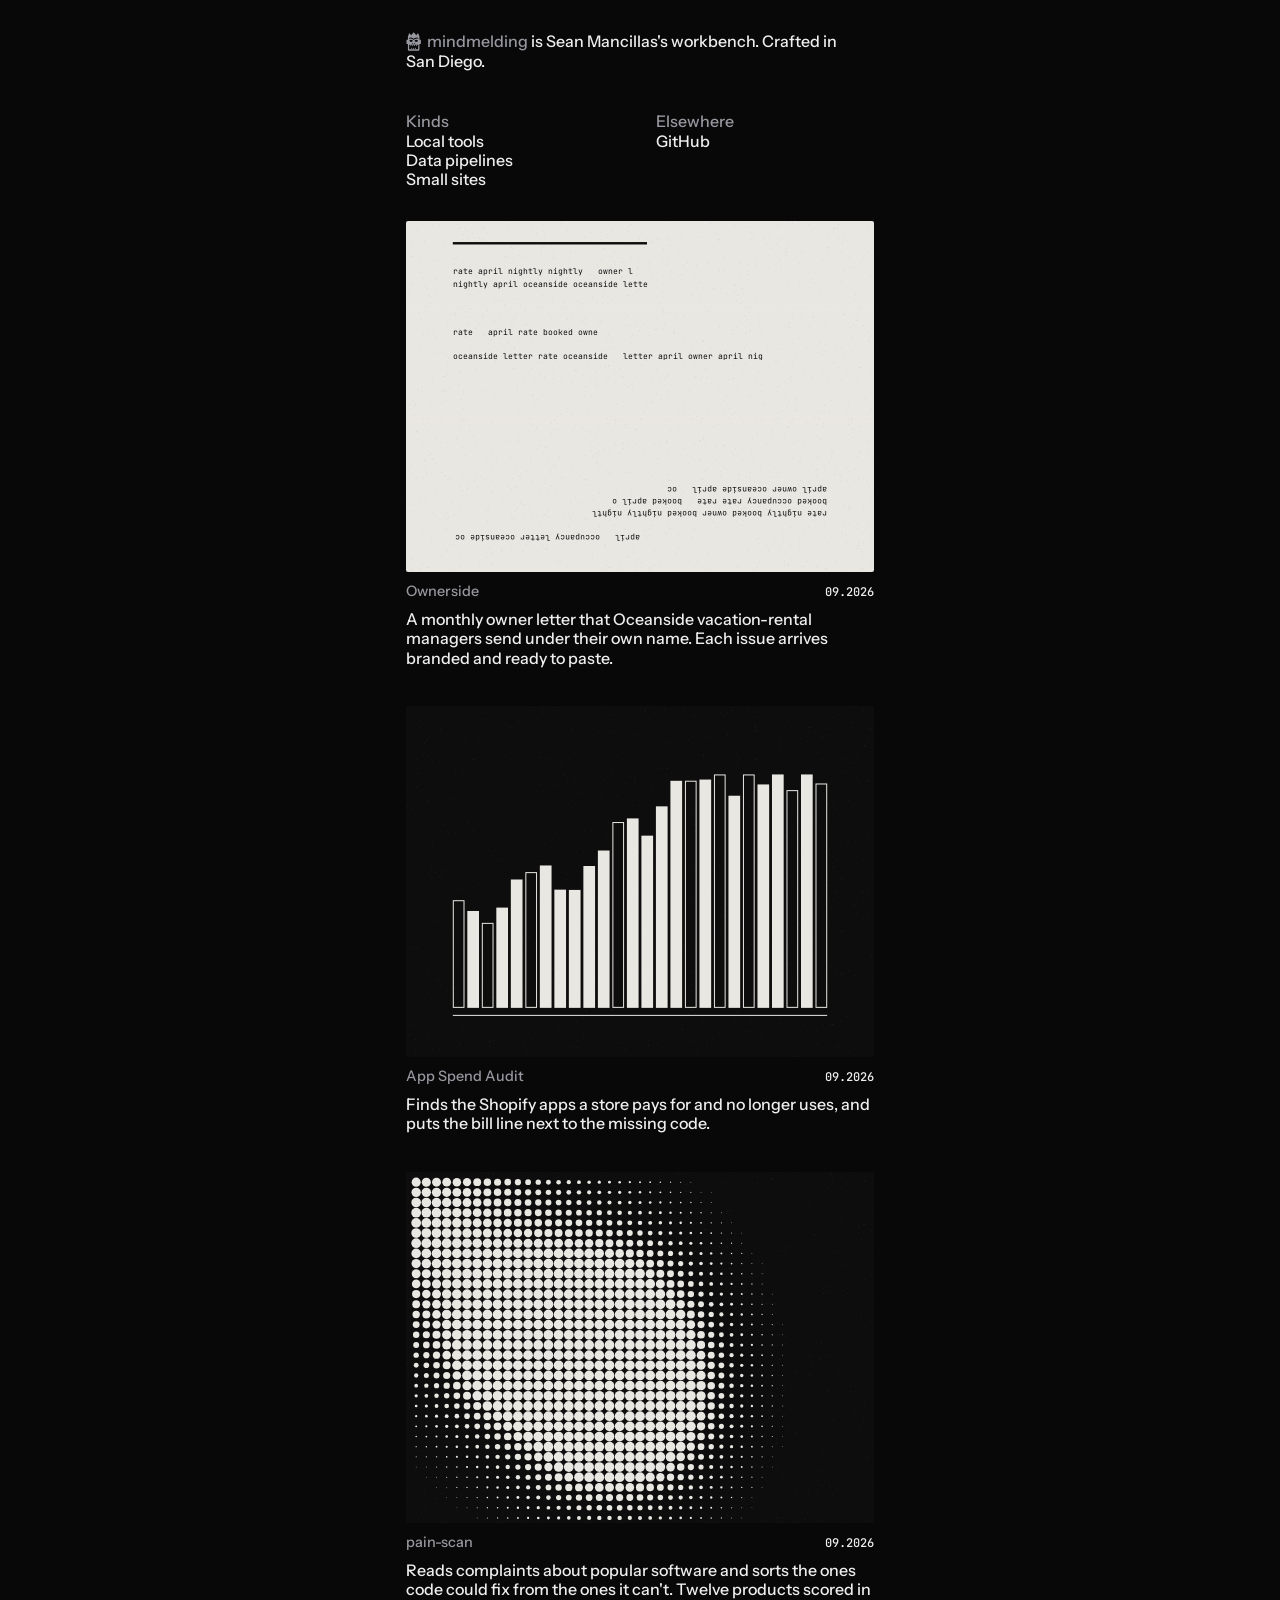
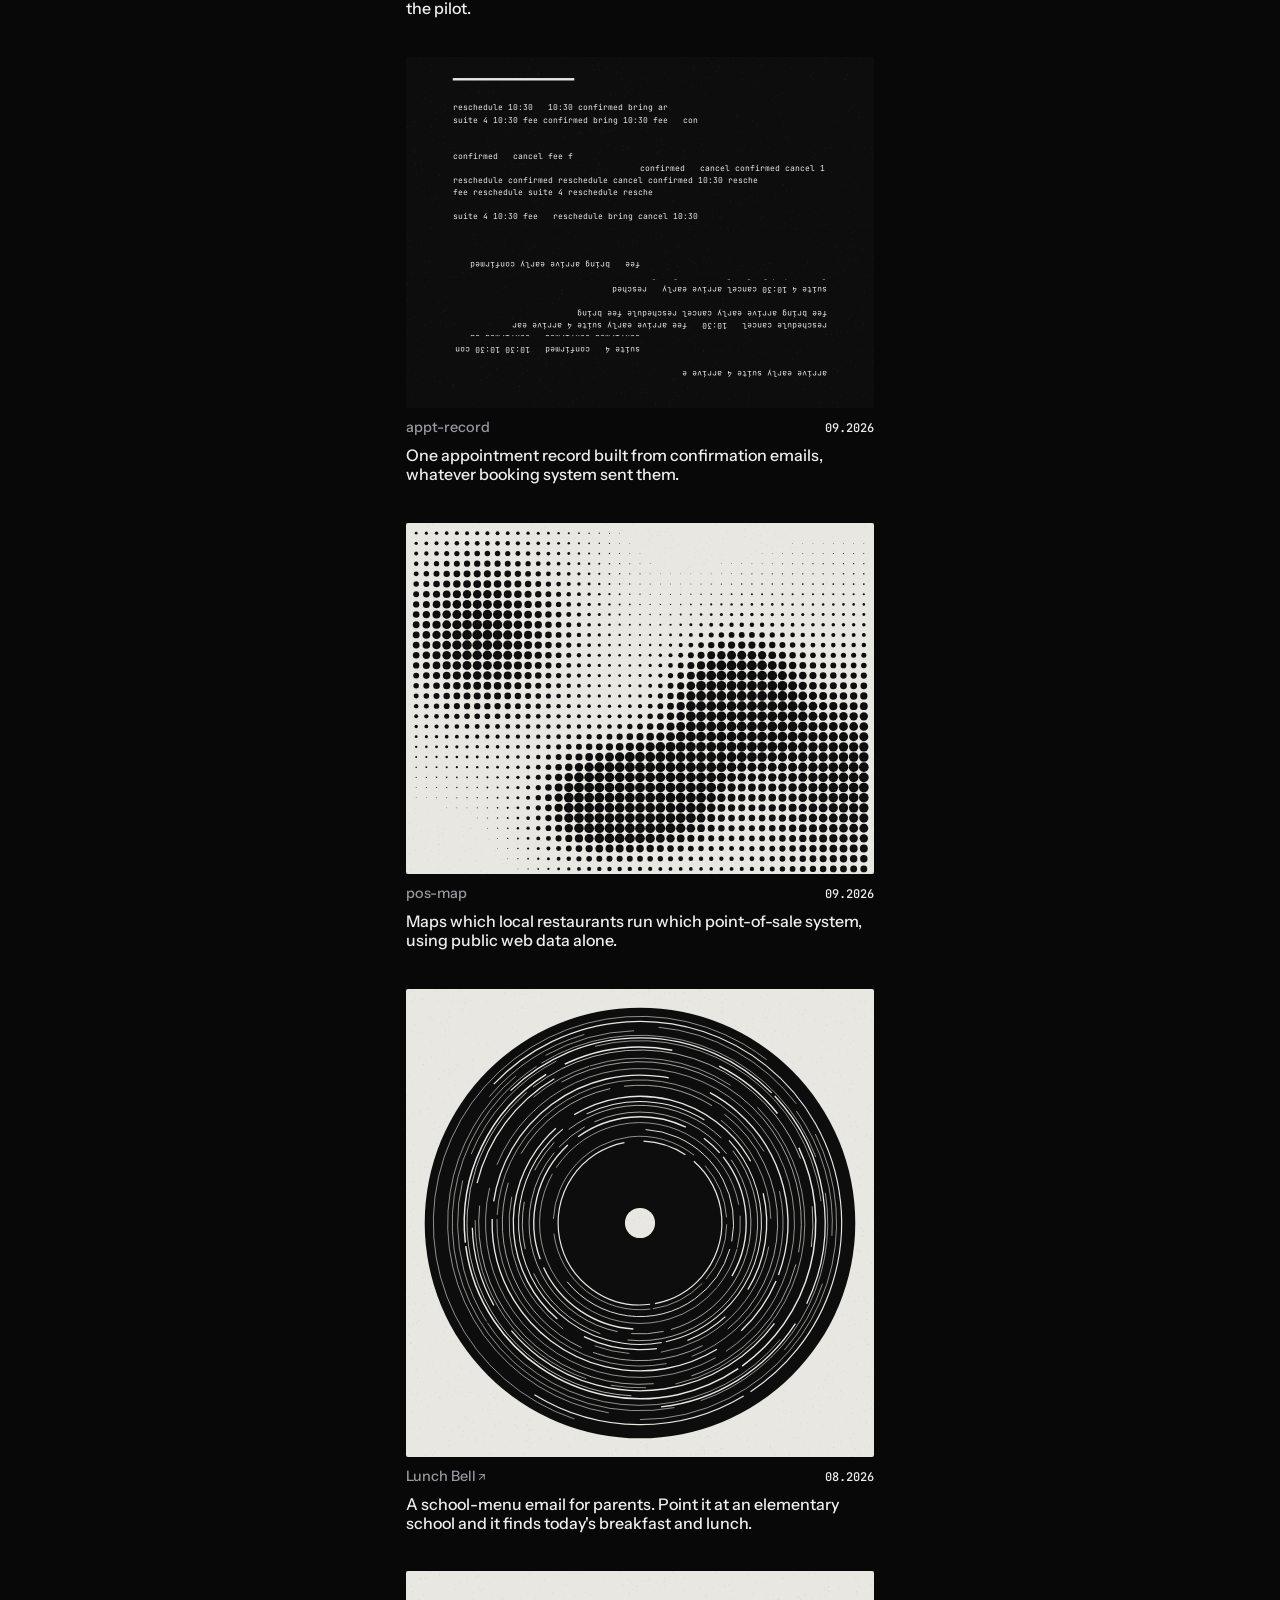
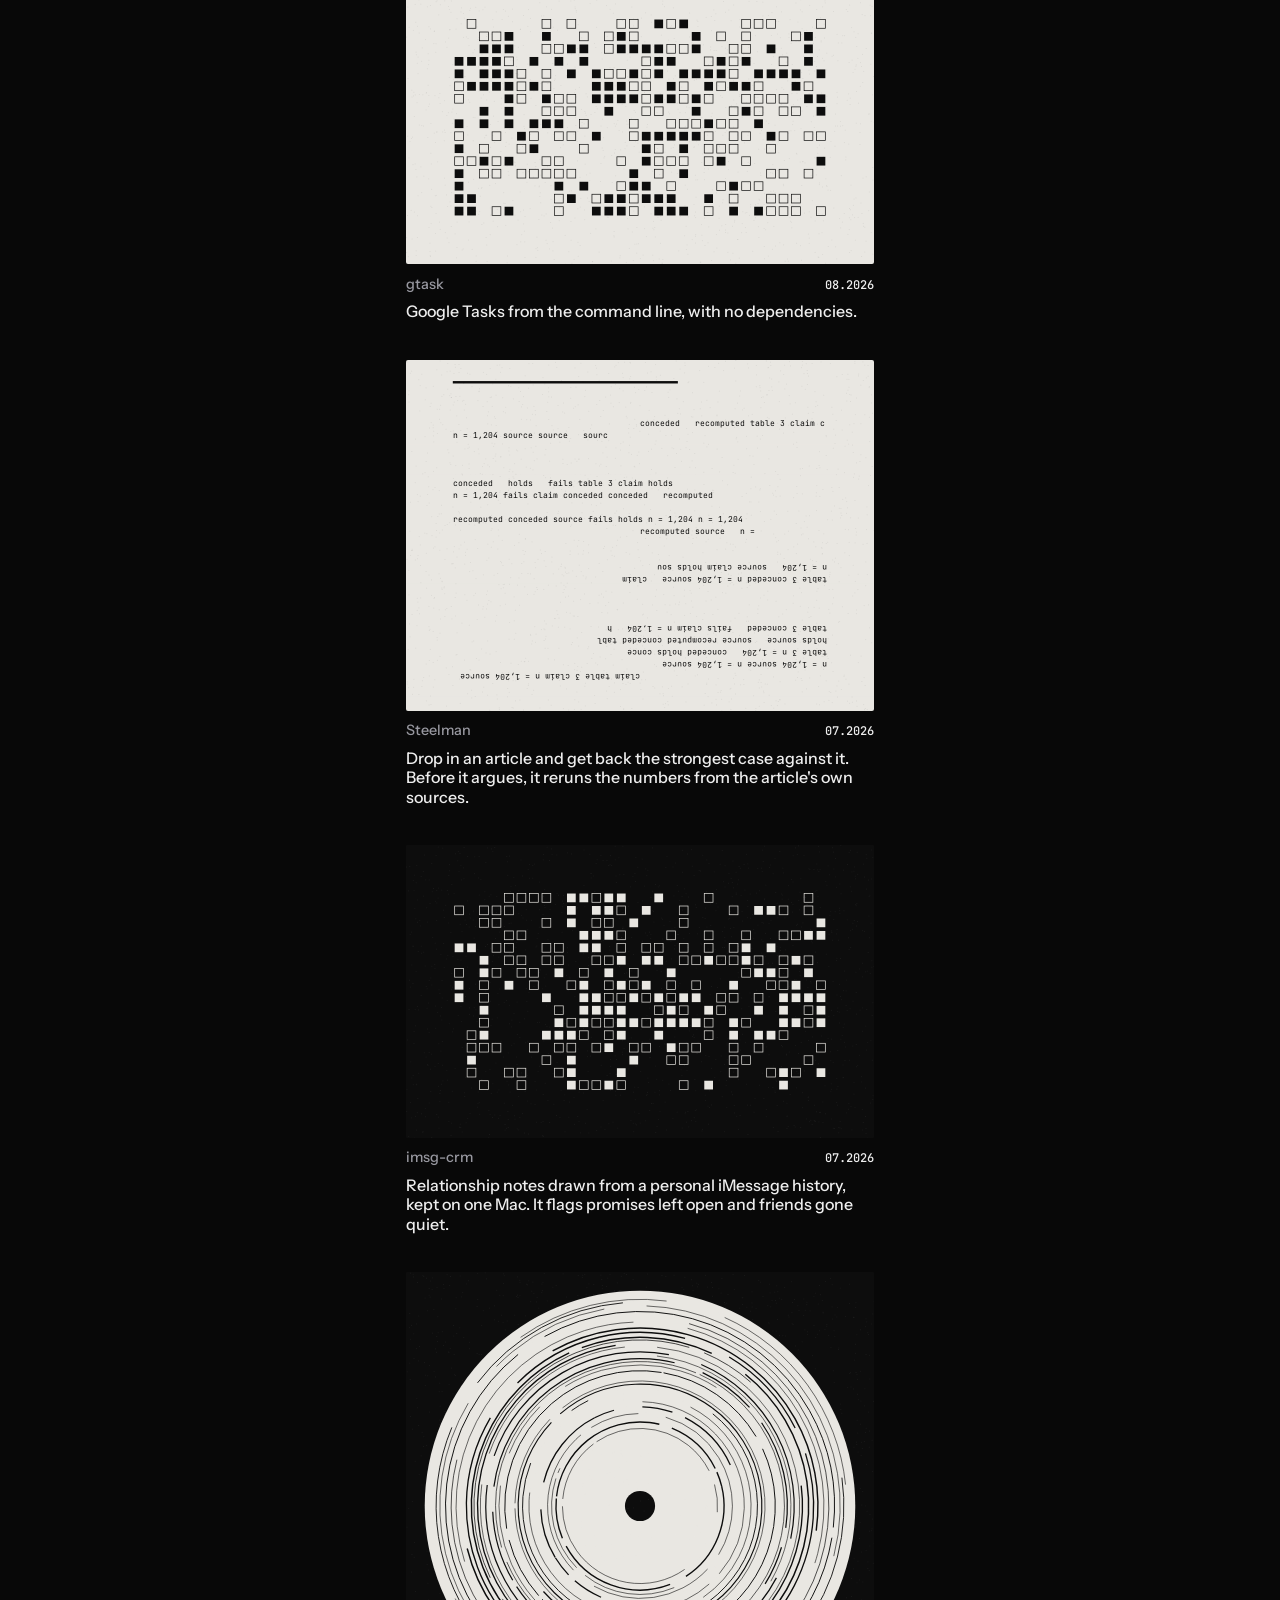
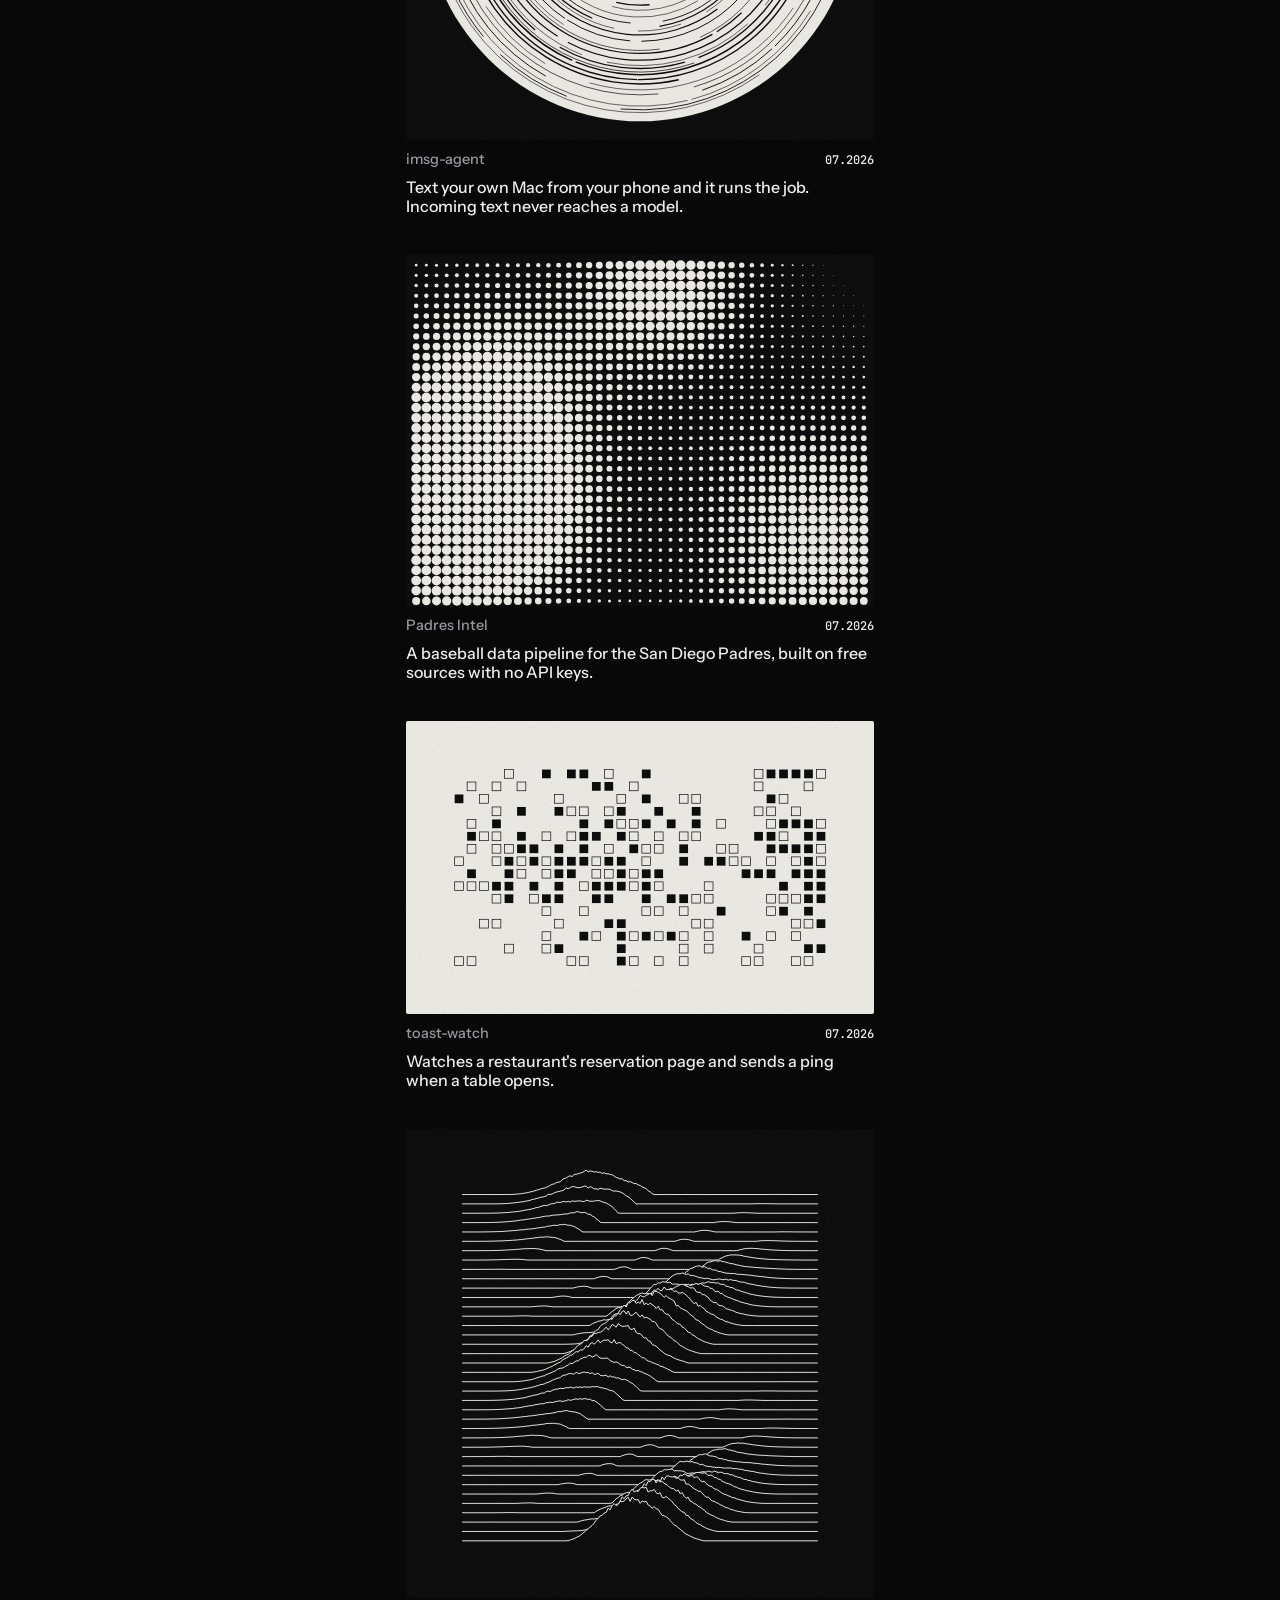
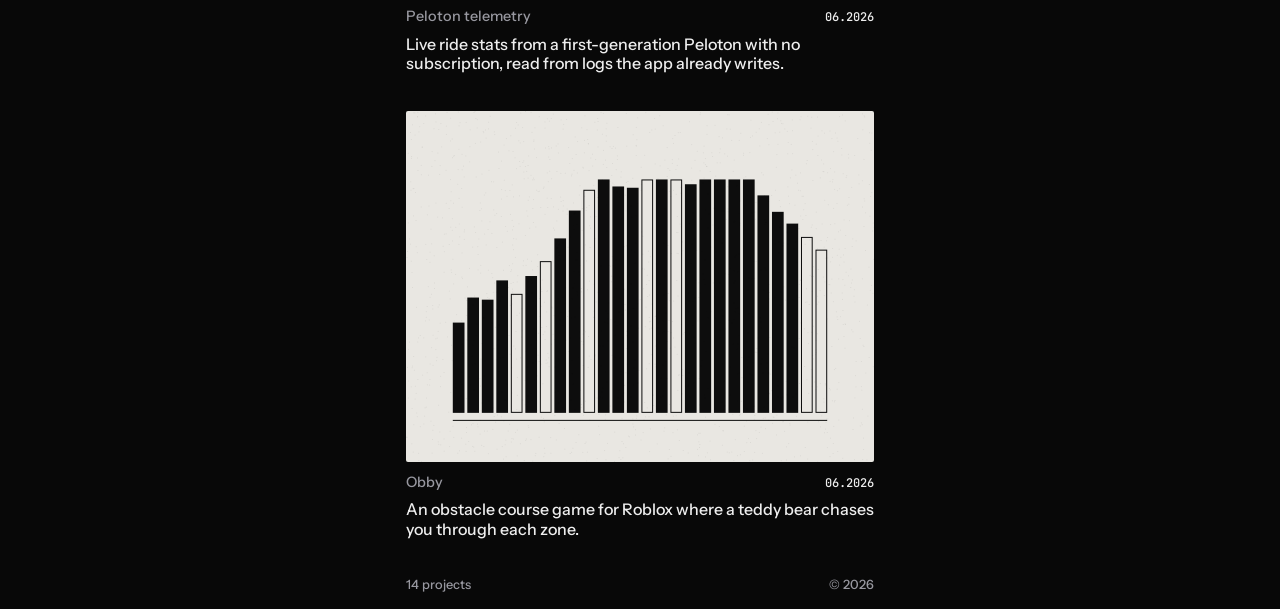
==== index.html @ b2f329bf "mindmelding portfolio site Static HTML/CSS/JS with generated canvas plates.  Co-Authored-By: Claude " ====
<!DOCTYPE html>
<html lang="en">
<head>
  <meta charset="UTF-8">
  <meta name="viewport" content="width=device-width, initial-scale=1">
  <meta name="description" content="mindmelding is Sean Mancillas's workbench. Crafted in San Diego.">
  <meta name="theme-color" content="#080808">
  <title>mindmelding</title>
  <link rel="icon" href="favicon.svg" type="image/svg+xml">
  <link rel="preconnect" href="https://fonts.googleapis.com">
  <link rel="preconnect" href="https://fonts.gstatic.com" crossorigin>
  <link href="https://fonts.googleapis.com/css2?family=Instrument+Sans:wght@400;500&family=JetBrains+Mono:wght@400&display=swap" rel="stylesheet">
  <link rel="stylesheet" href="styles.css?v=3">
</head>
<body>
  <nav id="bar" aria-hidden="true">
    <div class="bar-inner">
      <a href="#top" class="bar-home" tabindex="-1"><svg class="tiki"><use href="#tiki-art"/></svg>mindmelding</a>
      <a href="https://github.com/mindmelding" tabindex="-1">GitHub</a>
    </div>
  </nav>
  <main class="main-container" id="top">
    <header id="introduction">
      <p><svg class="tiki" aria-hidden="true"><use href="#tiki-art"/></svg><svg width="0" height="0" style="position:absolute" aria-hidden="true"><symbol id="tiki-art" viewBox="0 0 16 20">
          <mask id="tiki-cut">
            <path d="M2 4.5 L3.5 1 L5.3 3.4 L8 0.3 L10.7 3.4 L12.5 1 L14 4.5 V8 H15.5 V12.5 H14 V18.6 Q14 19.6 13 19.6 H3 Q2 19.6 2 18.6 V12.5 H0.5 V8 H2 Z" fill="#fff"/>
            <path d="M3.2 6.2 Q5.2 5.2 7.4 6.6 L8 7.2 L8.6 6.6 Q10.8 5.2 12.8 6.2 V7.1 Q10.8 6.3 8.9 7.6 L8 8.3 L7.1 7.6 Q5.2 6.3 3.2 7.1 Z" fill="#000"/>
            <ellipse cx="5.3" cy="9.2" rx="1.7" ry="1.1" fill="#000"/>
            <ellipse cx="10.7" cy="9.2" rx="1.7" ry="1.1" fill="#000"/>
            <rect x="6.5" y="11.4" width="1" height=".8" fill="#000"/>
            <rect x="8.5" y="11.4" width="1" height=".8" fill="#000"/>
            <rect x="3.3" y="13.3" width="9.4" height="4.6" rx=".6" fill="#000"/>
            <rect x="4.6" y="13.3" width=".8" height="1.4" fill="#fff"/>
            <rect x="6.6" y="13.3" width=".8" height="1.4" fill="#fff"/>
            <rect x="8.6" y="13.3" width=".8" height="1.4" fill="#fff"/>
            <rect x="10.6" y="13.3" width=".8" height="1.4" fill="#fff"/>
            <rect x="5.6" y="16.5" width=".8" height="1.4" fill="#fff"/>
            <rect x="7.6" y="16.5" width=".8" height="1.4" fill="#fff"/>
            <rect x="9.6" y="16.5" width=".8" height="1.4" fill="#fff"/>
          </mask>
          <rect width="16" height="20" fill="currentColor" mask="url(#tiki-cut)"/>
        </symbol></svg><span class="title">mindmelding</span> is Sean Mancillas's workbench. Crafted in San&nbsp;Diego.</p>
    </header>

    <section id="information">
      <div>
        <p class="title">Kinds</p>
        <p>Local tools</p>
        <p>Data pipelines</p>
        <p>Small sites</p>
      </div>
      <div>
        <p class="title">Elsewhere</p>
        <a href="https://github.com/mindmelding">GitHub</a>
      </div>
    </section>

    <section id="portfolio" aria-label="Projects"></section>

    <footer id="legal">
      <span class="title" id="count"></span>
      <span class="title">© 2026</span>
    </footer>
  </main>

  <script src="projects.js?v=3"></script>
  <script src="plates.js?v=3"></script>
  <script src="app.js?v=3"></script>
</body>
</html>
---- styles.css ----
:root {
  --background: #080808;
  --text-color: #eeeeee;
  --title-text: rgb(151, 151, 159);
  --hover: #ffffff;
  --paper: #e9e7e2;
  --font-family: "Instrument Sans", sans-serif;
  --font-mono: "JetBrains Mono", monospace;
  --border-radius: 2px;
  --fade: .5s ease;
  --bar-bg: rgba(8, 8, 8, .55);
  --bar-line: rgba(235, 235, 245, .08);
}

*, *::before, *::after { box-sizing: border-box; }

html {
  scroll-behavior: smooth;
  scrollbar-width: none;
}
html::-webkit-scrollbar { display: none; }

body {
  margin: 0;
  font-family: var(--font-family);
  font-size: 1rem;
  font-weight: 500;
  line-height: 1.2;
  color: var(--text-color);
  background-color: var(--background);
  -webkit-font-smoothing: antialiased;
  opacity: 0;
  transition: opacity 1.2s ease;
}
body.ready { opacity: 1; }

p { margin: 0; }

a {
  color: inherit;
  text-decoration: none;
  transition: color var(--fade);
}
a:hover { color: var(--hover); }

.title { color: var(--title-text); }

.main-container {
  width: min(500px, 100%);
  margin: auto;
  padding: 2rem 1rem 1rem;
}

/* Hidden at the top; fades in once the intro scrolls away. */
#bar {
  position: fixed;
  inset: 0 0 auto;
  z-index: 10;
  background: var(--bar-bg);
  -webkit-backdrop-filter: blur(14px) saturate(120%);
  backdrop-filter: blur(14px) saturate(120%);
  border-bottom: 1px solid var(--bar-line);
  font-size: .8rem;
  opacity: 0;
  visibility: hidden;
  transition: opacity var(--fade), visibility 0s linear .5s;
}
#bar.shown {
  opacity: 1;
  visibility: visible;
  transition: opacity var(--fade), visibility 0s;
}
.bar-inner {
  width: min(500px, 100%);
  margin: auto;
  padding: .75rem 1rem;
  display: flex;
  justify-content: space-between;
  align-items: baseline;
}
#bar a { color: var(--title-text); }
#bar a:hover { color: var(--hover); }

.tiki {
  width: .96em;
  height: 1.2em;
  margin-right: .35em;
  vertical-align: -.24em;
  color: var(--title-text);
}

#information {
  display: grid;
  grid-template-columns: 50% 50%;
  gap: 1rem;
  margin-top: 2.6rem;
}
#information a { display: block; }

#portfolio { margin-top: 2rem; }

.project { margin-bottom: 2.4rem; }

.plate {
  display: block;
  width: 100%;
  height: auto;
  border-radius: var(--border-radius);
  margin-bottom: .7rem;
  background: #111;
}

.project-head {
  display: flex;
  justify-content: space-between;
  align-items: baseline;
  gap: 1rem;
  font-size: .9rem;
}
.project-head a,
.project-head span.name { color: var(--title-text); }
.project-head a:hover { color: var(--hover); }
.project-head a::after { content: " ↗"; font-size: .75em; }

.date {
  font-family: var(--font-mono);
  font-size: .75rem;
  color: var(--text-color);
  white-space: nowrap;
}

.project p { margin-top: .6rem; }

#legal {
  display: flex;
  justify-content: space-between;
  align-items: baseline;
  margin-top: 2rem;
  font-size: .8rem;
}

@media (prefers-reduced-motion: reduce) {
  body { transition: none; }
  html { scroll-behavior: auto; }
}
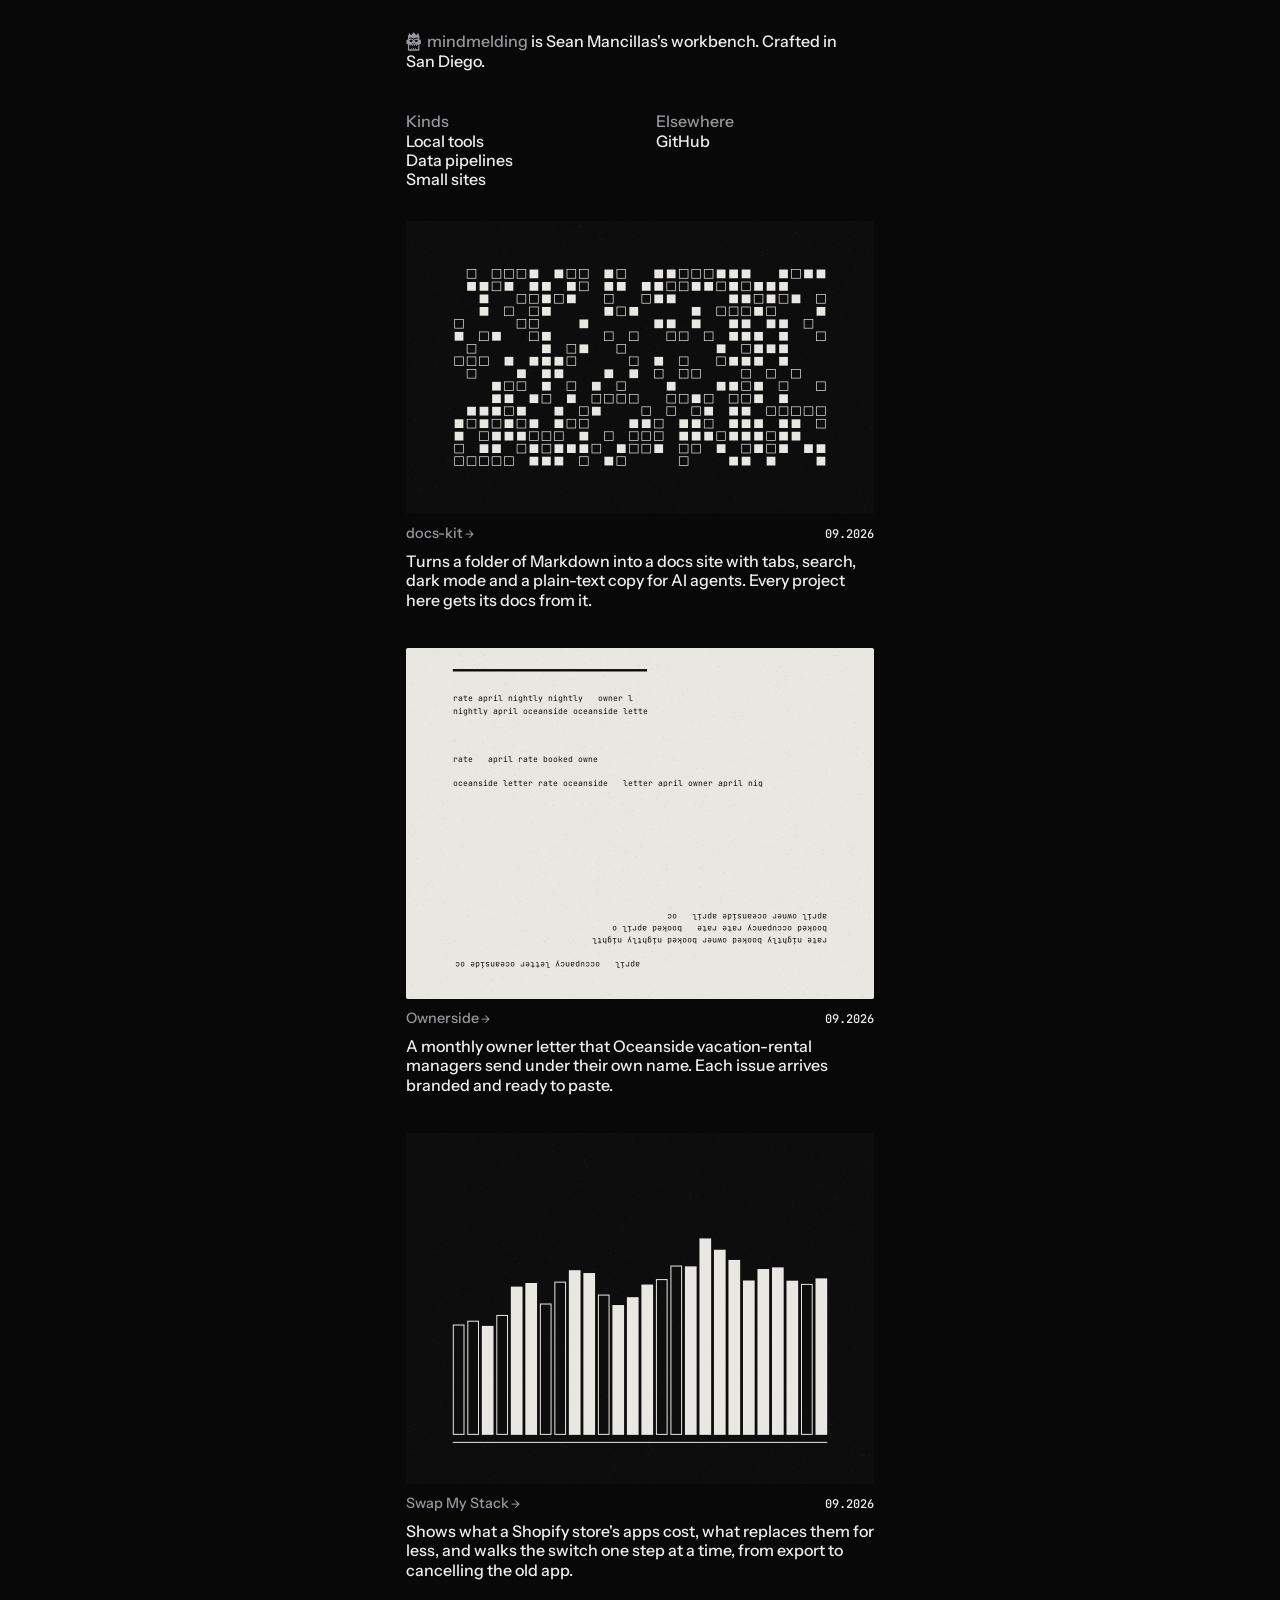
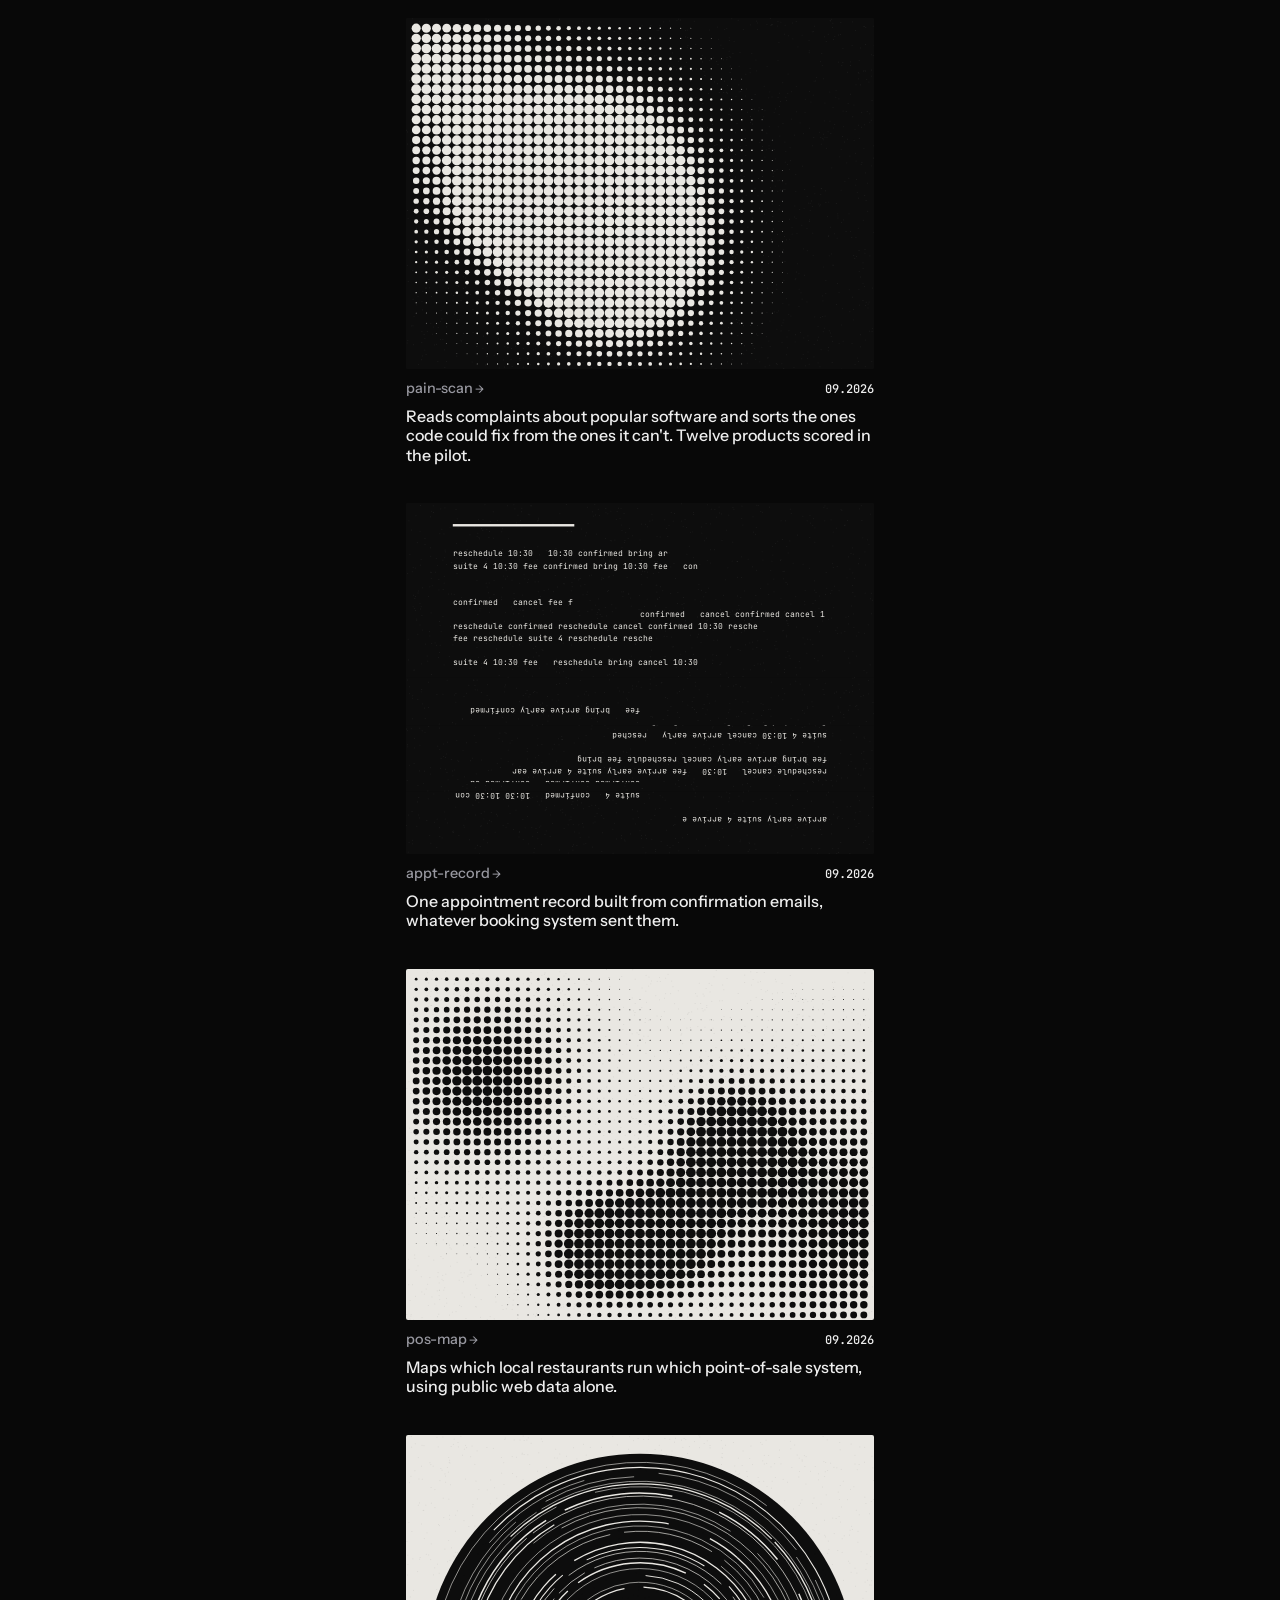
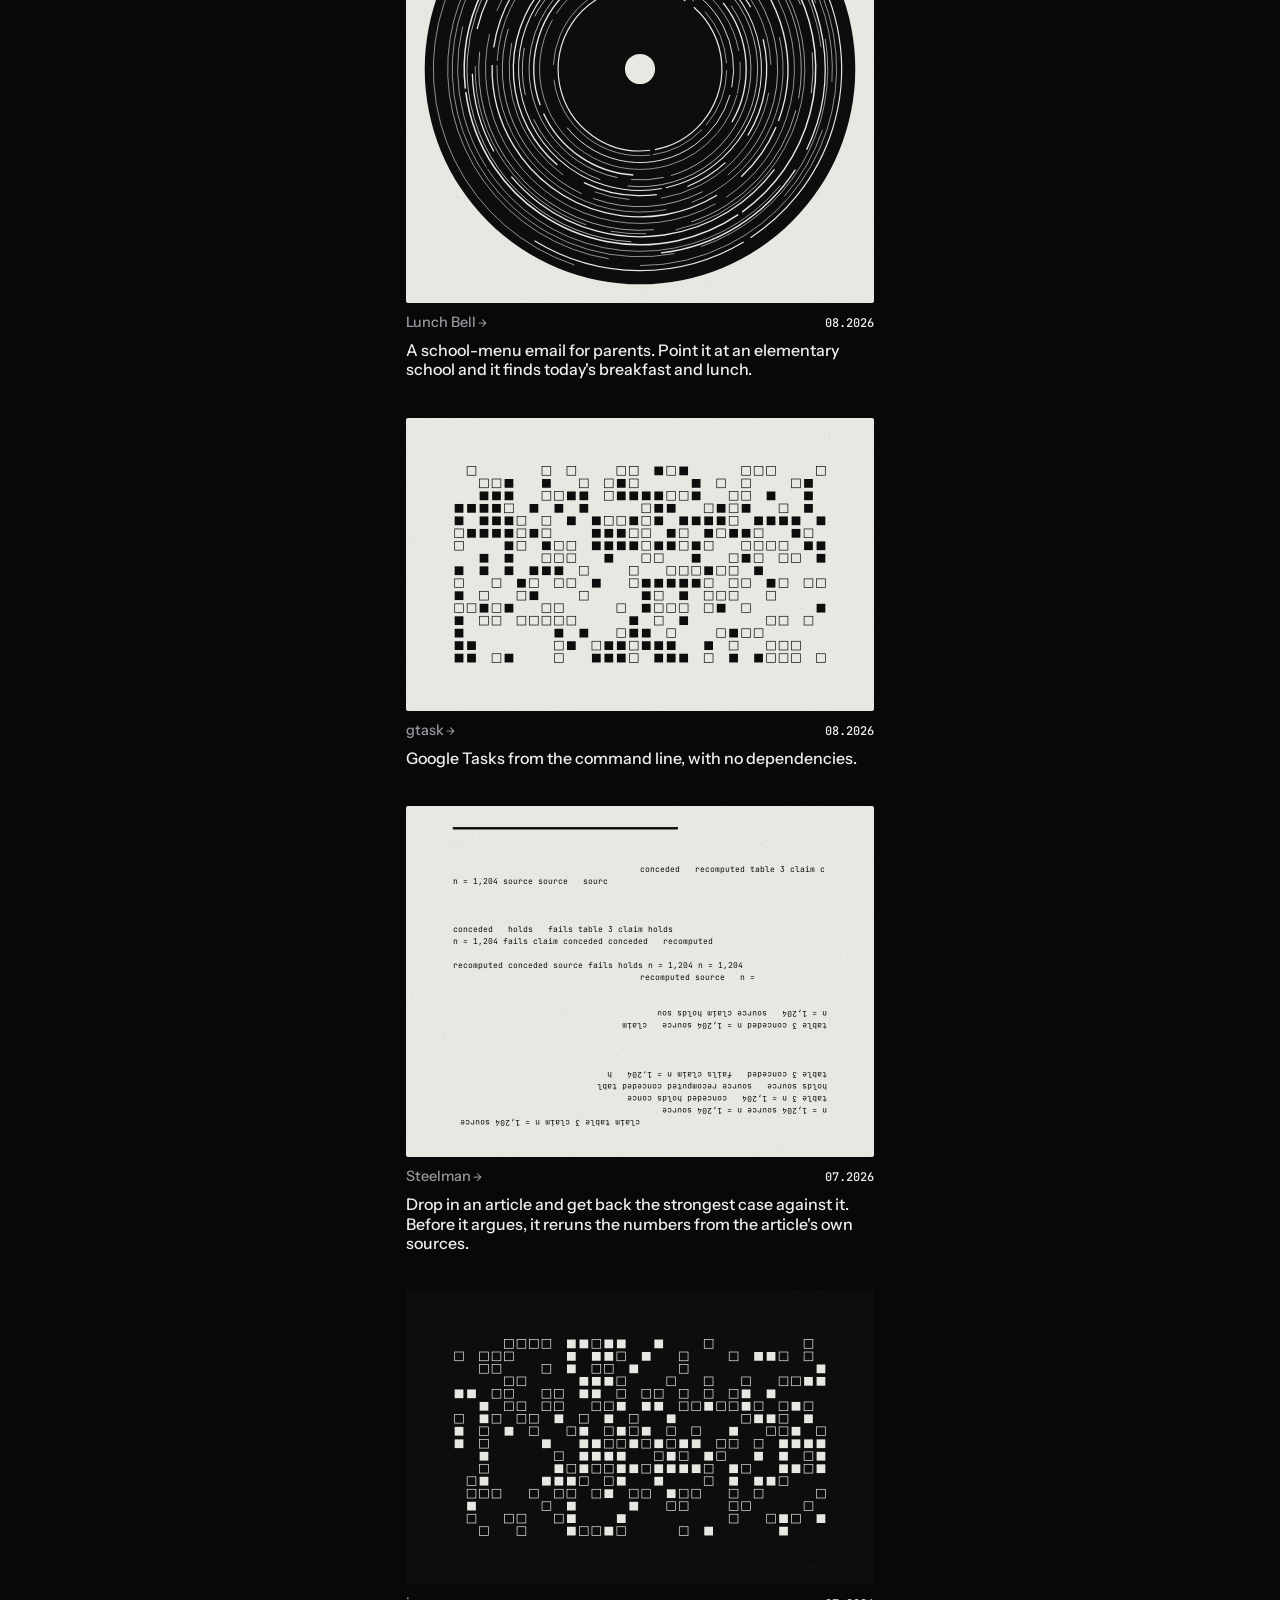
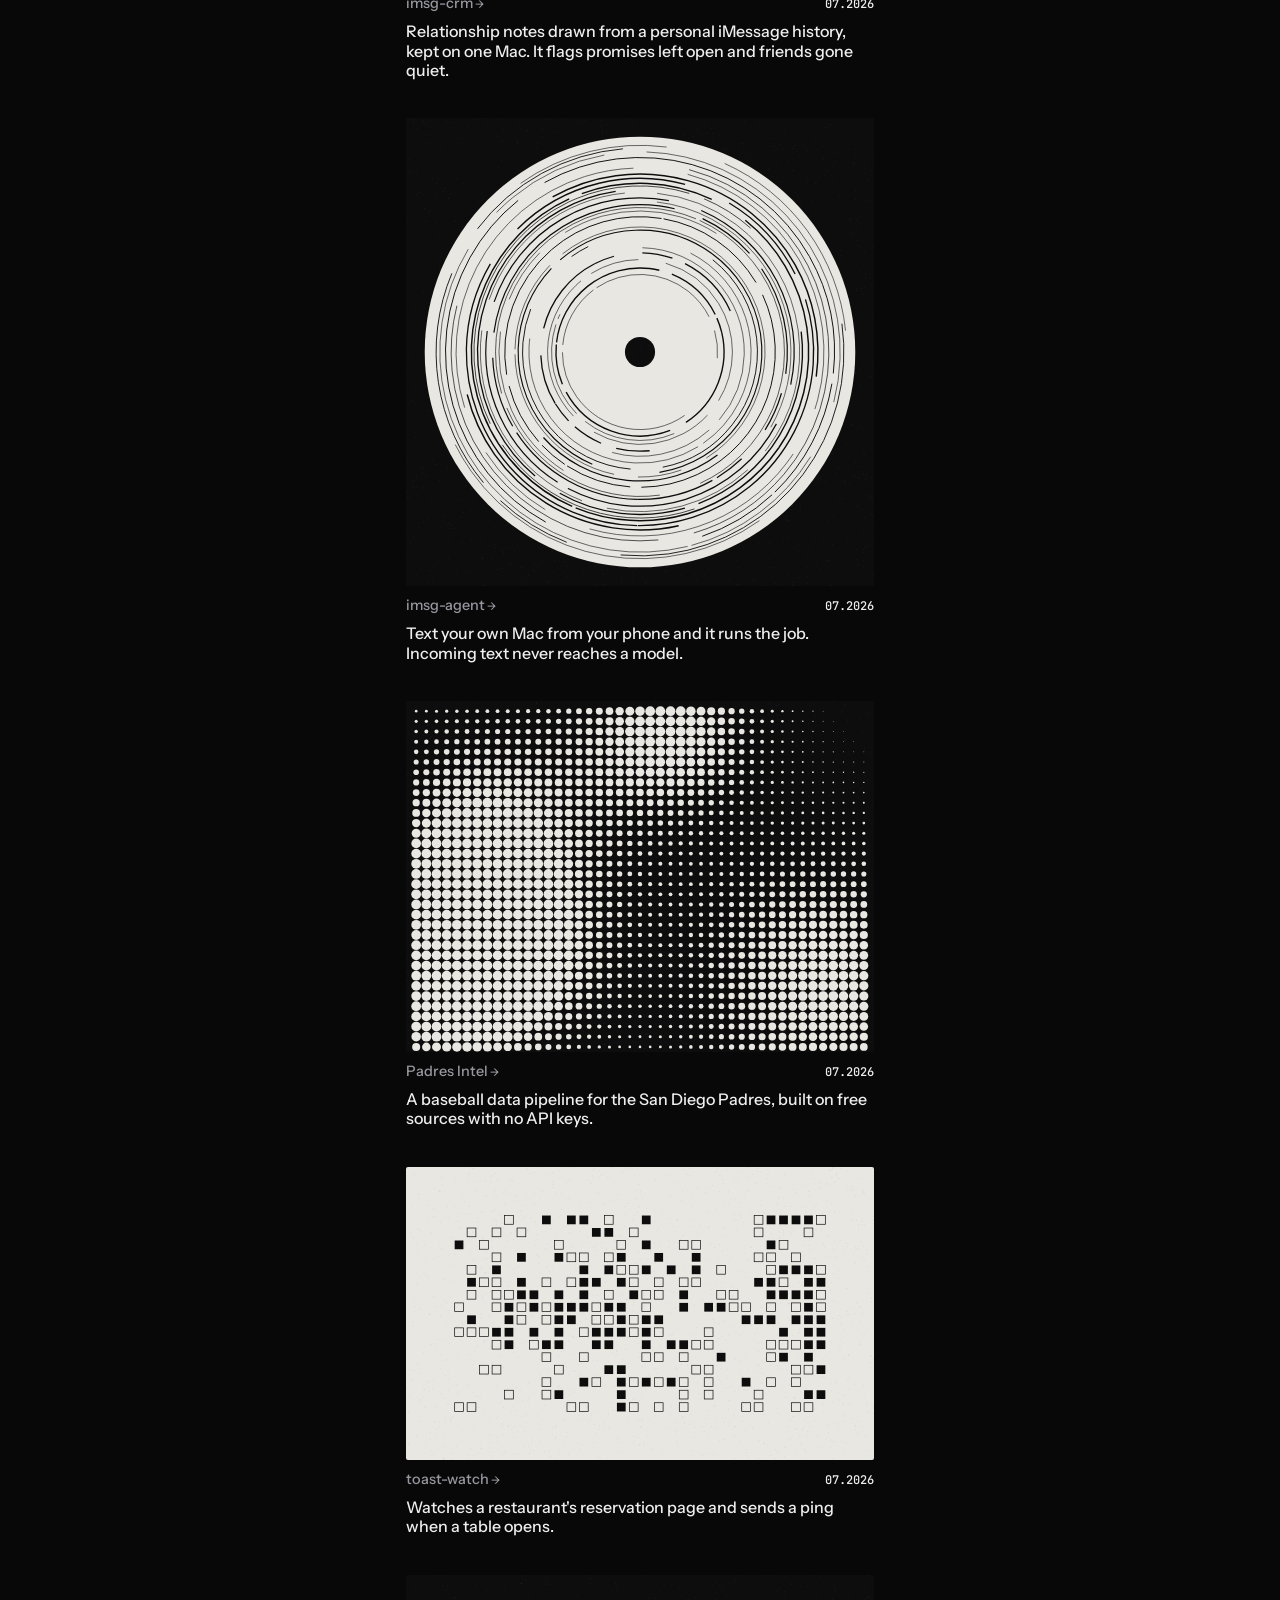
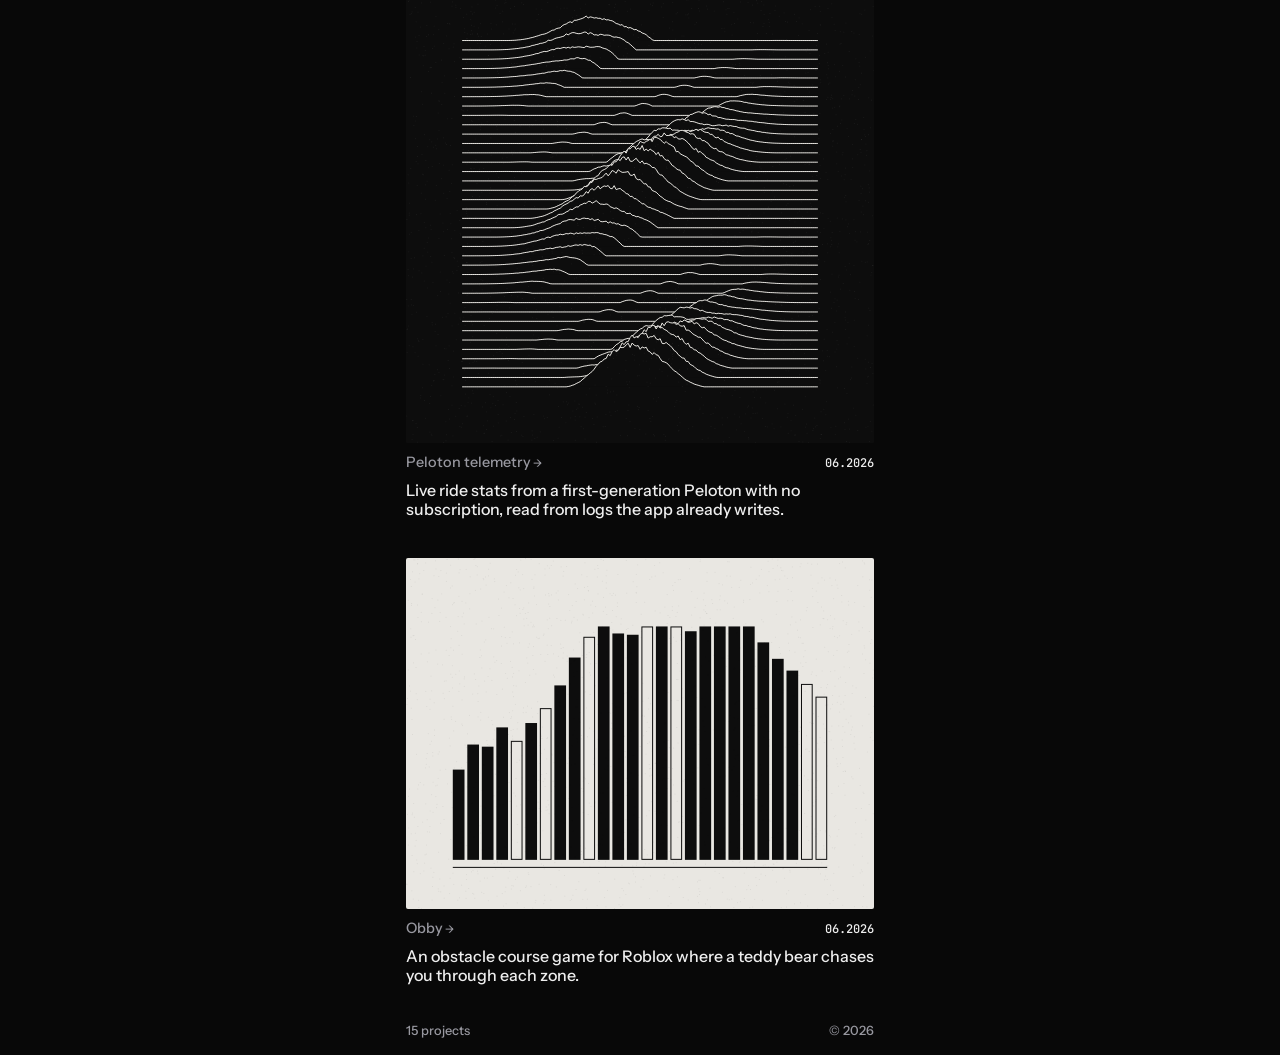
==== commit 7c6e0a91: "Project pages at /<slug> and docs-kit docs at /docs-kit/docs Every project gets a page from projects" ====
--- a/index.html
+++ b/index.html
@@ -10,7 +10,7 @@
   <link rel="preconnect" href="https://fonts.googleapis.com">
   <link rel="preconnect" href="https://fonts.gstatic.com" crossorigin>
   <link href="https://fonts.googleapis.com/css2?family=Instrument+Sans:wght@400;500&family=JetBrains+Mono:wght@400&display=swap" rel="stylesheet">
-  <link rel="stylesheet" href="styles.css?v=3">
+  <link rel="stylesheet" href="styles.css?v=4">
 </head>
 <body>
   <nav id="bar" aria-hidden="true">
@@ -63,8 +63,8 @@
     </footer>
   </main>
 
-  <script src="projects.js?v=3"></script>
-  <script src="plates.js?v=3"></script>
-  <script src="app.js?v=3"></script>
+  <script src="projects.js?v=4"></script>
+  <script src="plates.js?v=4"></script>
+  <script src="app.js?v=4"></script>
 </body>
 </html>
--- a/styles.css
+++ b/styles.css
@@ -120,7 +120,34 @@
 .project-head a,
 .project-head span.name { color: var(--title-text); }
 .project-head a:hover { color: var(--hover); }
-.project-head a::after { content: " ↗"; font-size: .75em; }
+.project-head a::after { content: " →"; font-size: .75em; }
+
+/* Project page */
+.back { display: inline-block; color: var(--title-text); font-size: .9rem; margin-bottom: 2rem; }
+.back:hover { color: var(--hover); }
+.project-page .project-head { font-size: 1.1rem; }
+.project-page h1 { margin: 0; font-size: inherit; font-weight: 500; color: var(--text-color); }
+.project-page .lede { margin-top: .9rem; line-height: 1.45; }
+.project-links {
+  display: flex;
+  flex-wrap: wrap;
+  gap: .6rem;
+  margin-top: 1.6rem;
+  padding: 0;
+  list-style: none;
+}
+.project-links a {
+  display: inline-block;
+  padding: .45rem .8rem;
+  border: 1px solid var(--bar-line);
+  border-radius: var(--border-radius);
+  font-size: .85rem;
+  color: var(--text-color);
+}
+.project-links a:hover { border-color: var(--title-text); color: var(--hover); }
+.project-links a.primary { background: var(--paper); color: var(--background); border-color: var(--paper); }
+.project-links a.primary:hover { background: var(--hover); color: var(--background); }
+.missing .lede { color: var(--title-text); }
 
 .date {
   font-family: var(--font-mono);
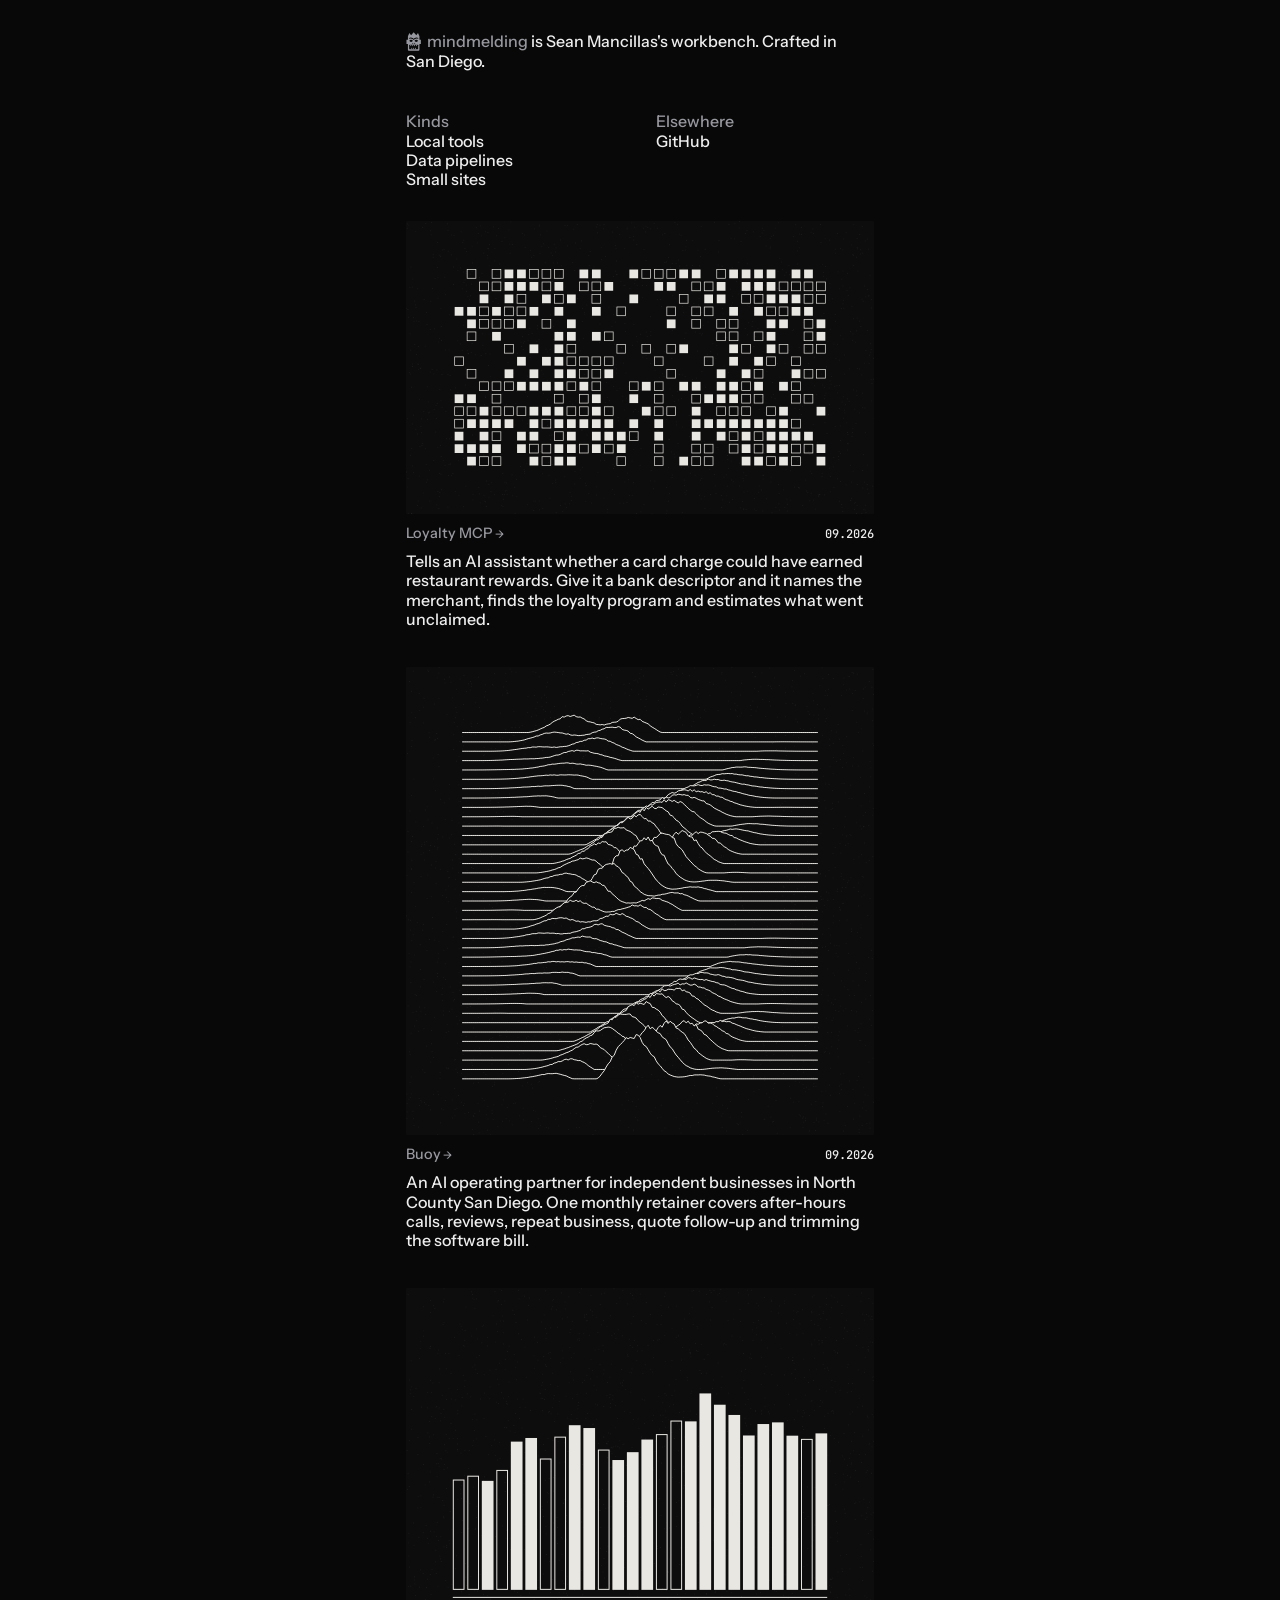
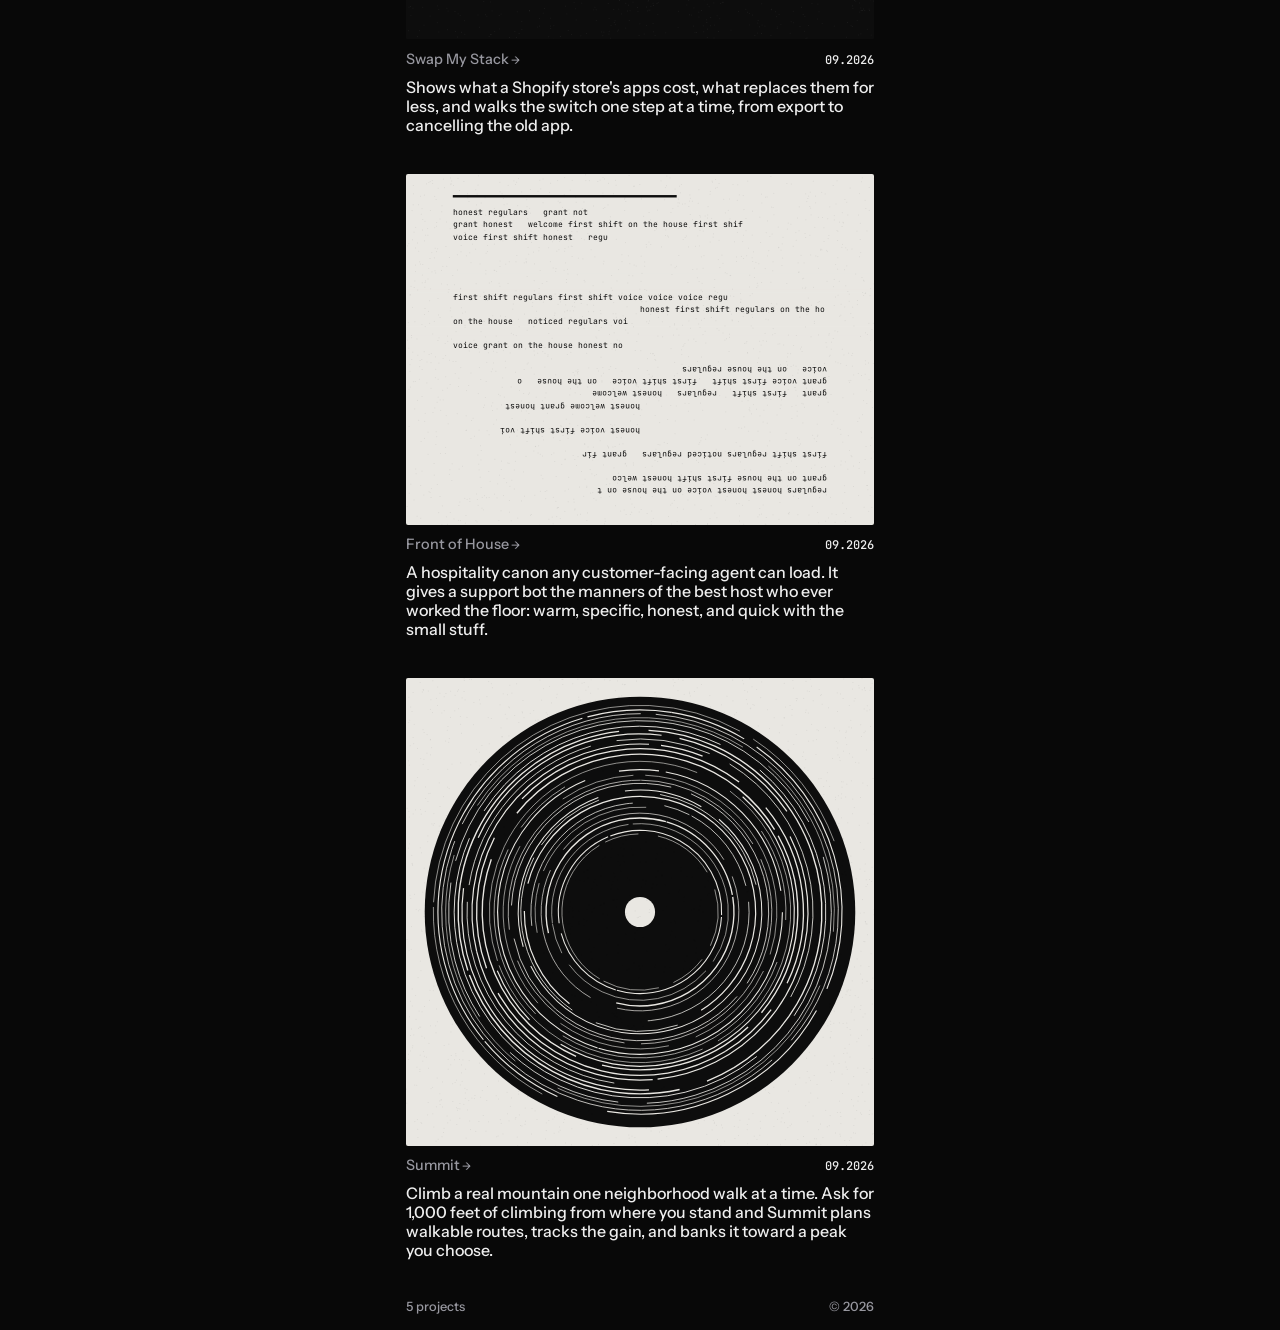
==== commit 602d8ef0: "List Loyalty MCP, Buoy, Swap My Stack, Front of House and Summit Replace the old project list with t" ====
--- a/index.html
+++ b/index.html
@@ -63,7 +63,7 @@
     </footer>
   </main>
 
-  <script src="projects.js?v=4"></script>
+  <script src="projects.js?v=5"></script>
   <script src="plates.js?v=4"></script>
   <script src="app.js?v=4"></script>
 </body>
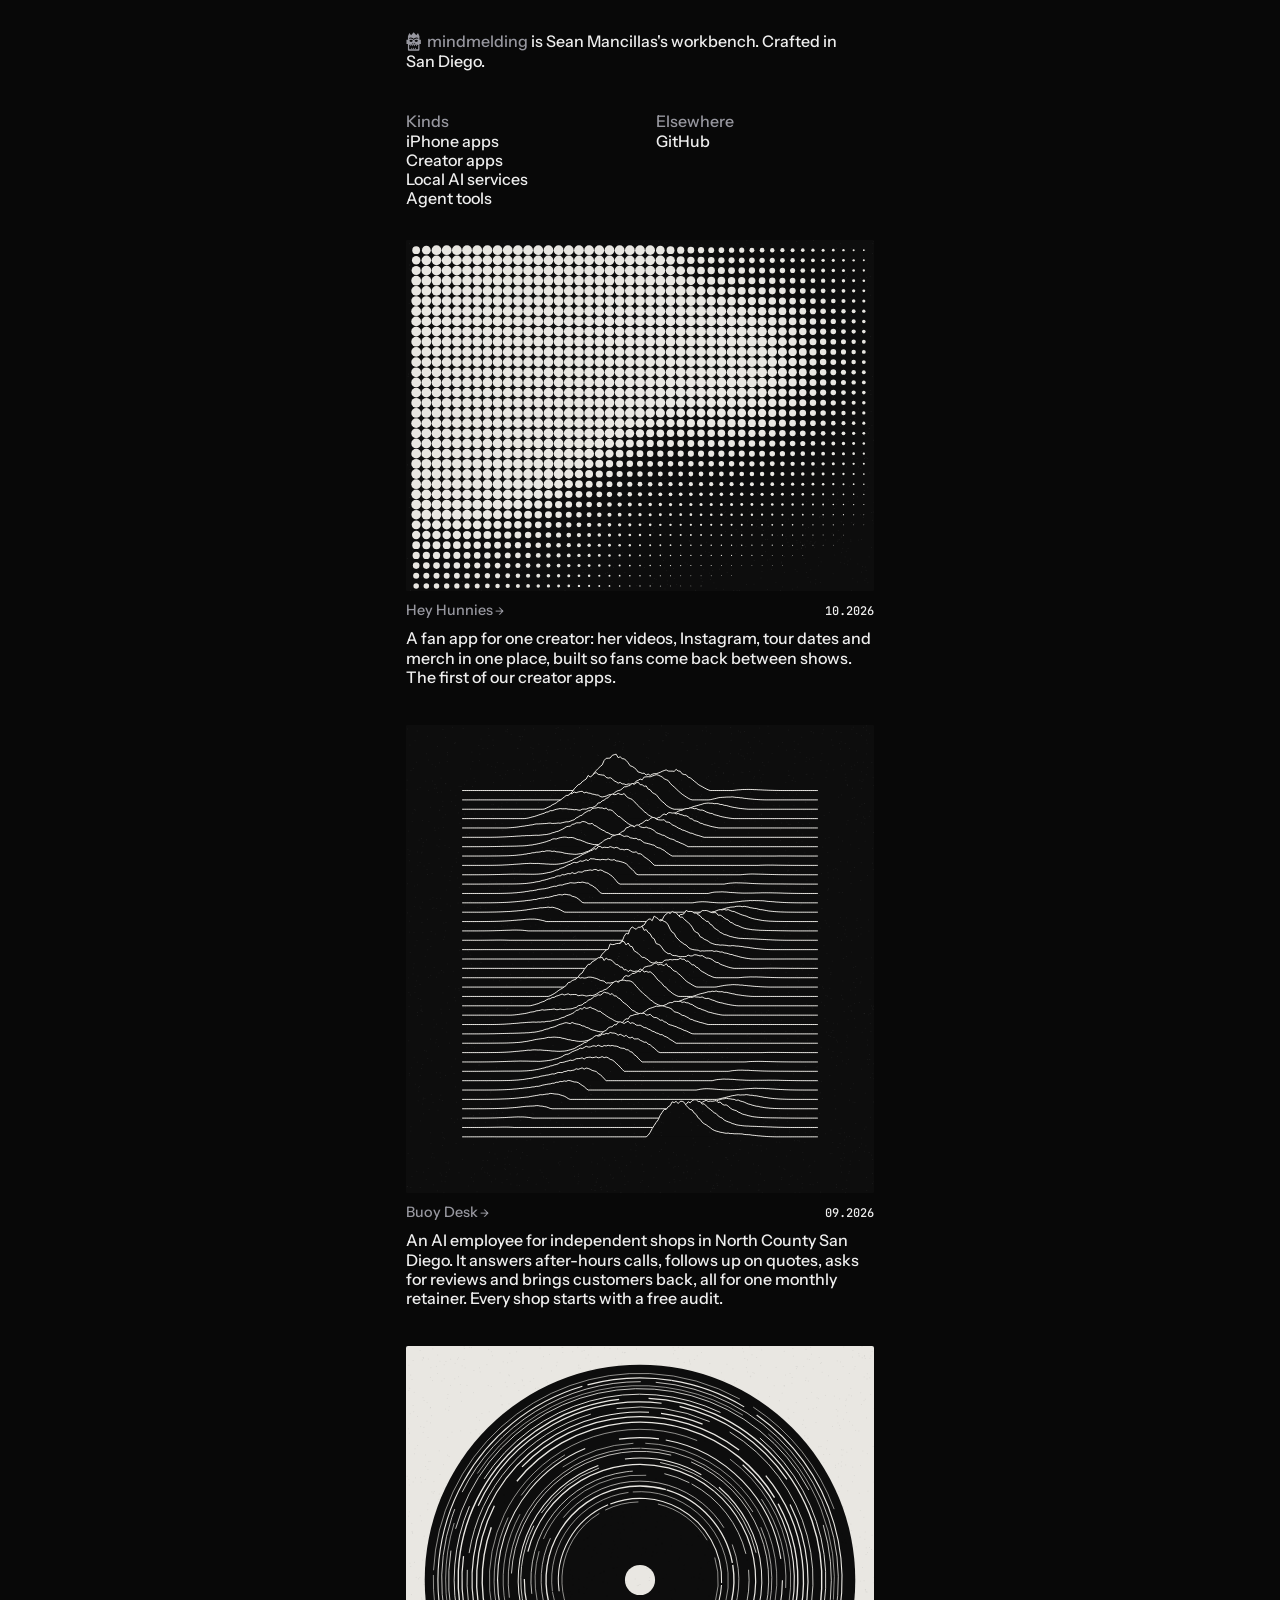
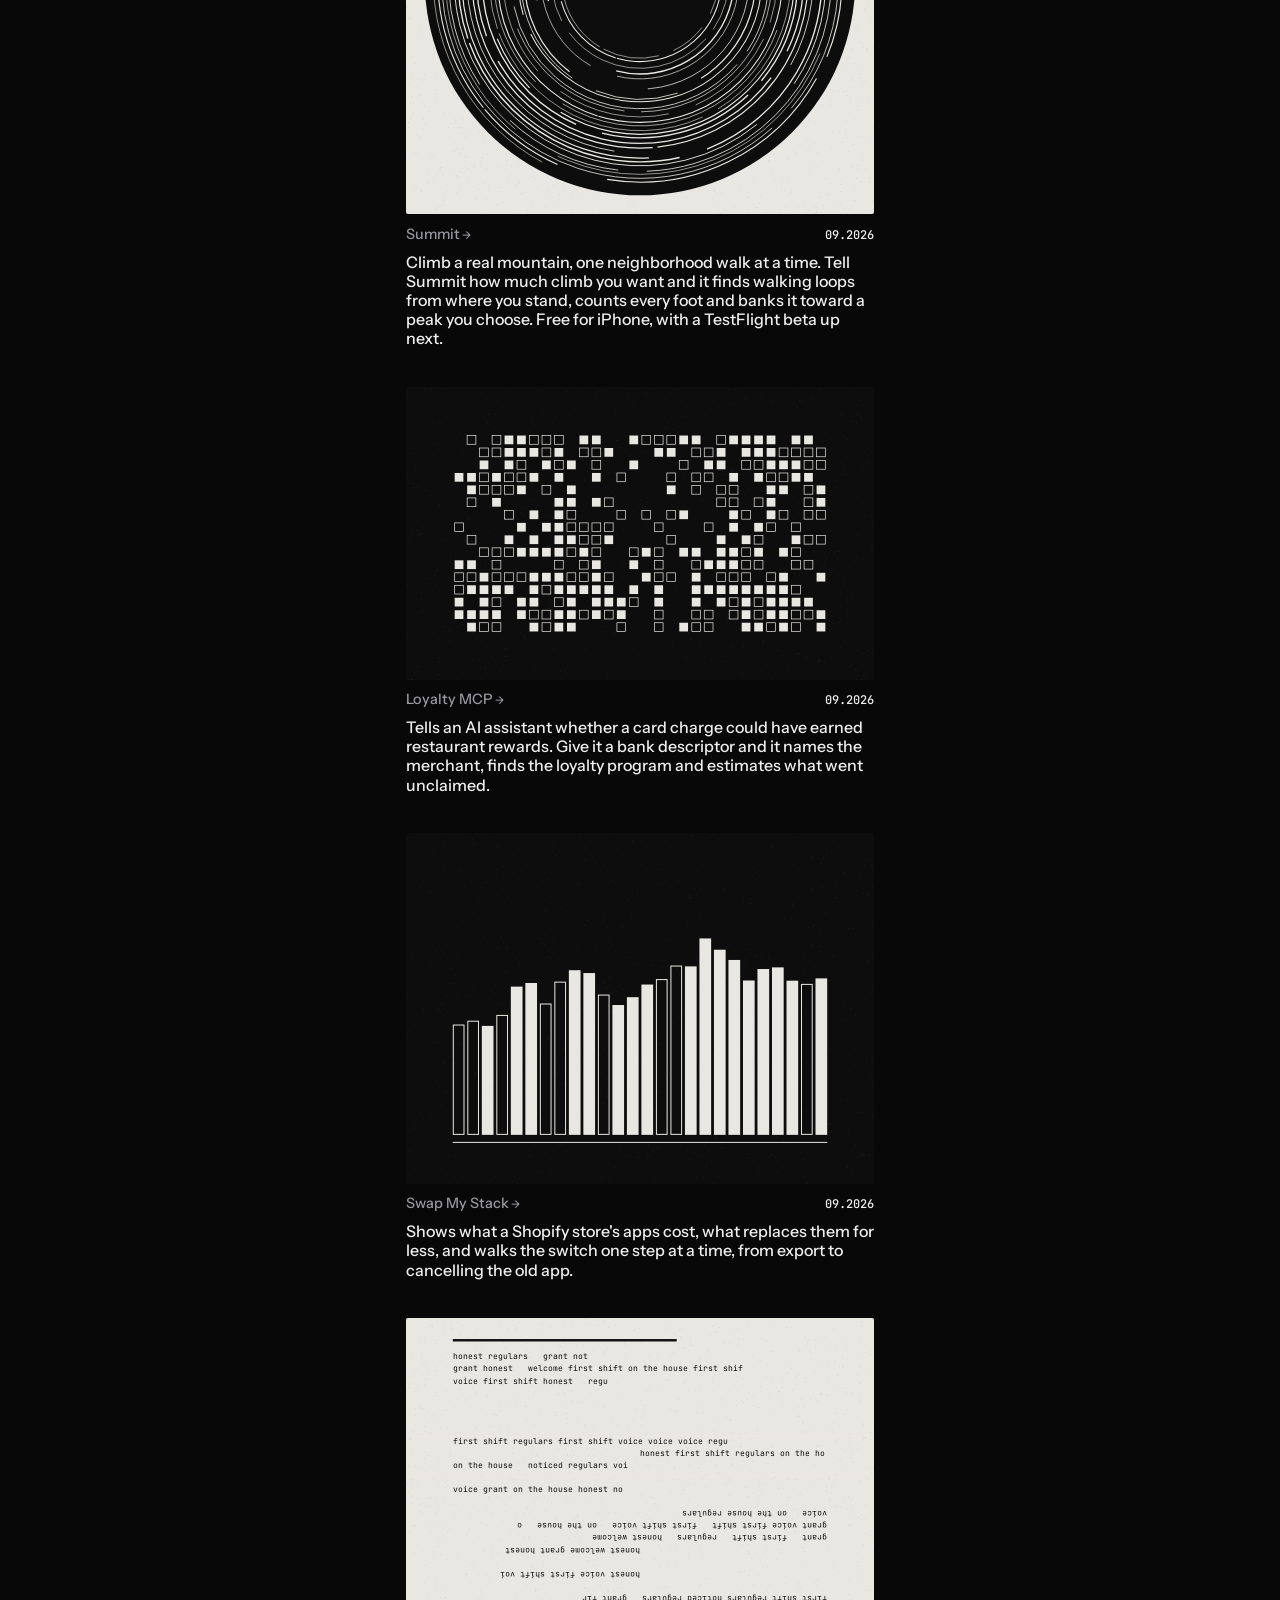
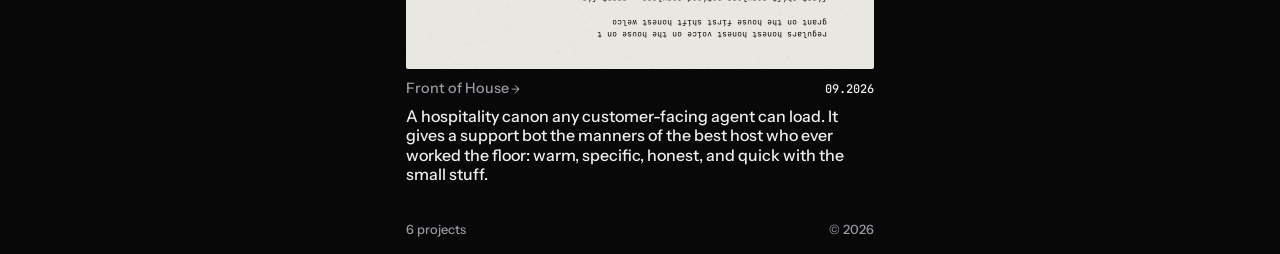
==== commit a7c9e00f: "Homepage reflects current products: Hey Hunnies, Buoy Desk, Summit Adds Hey Hunnies, renames Buoy to" ====
--- a/index.html
+++ b/index.html
@@ -45,9 +45,10 @@
     <section id="information">
       <div>
         <p class="title">Kinds</p>
-        <p>Local tools</p>
-        <p>Data pipelines</p>
-        <p>Small sites</p>
+        <p>iPhone apps</p>
+        <p>Creator apps</p>
+        <p>Local AI services</p>
+        <p>Agent tools</p>
       </div>
       <div>
         <p class="title">Elsewhere</p>
@@ -63,7 +64,7 @@
     </footer>
   </main>
 
-  <script src="projects.js?v=5"></script>
+  <script src="projects.js?v=6"></script>
   <script src="plates.js?v=4"></script>
   <script src="app.js?v=4"></script>
 </body>
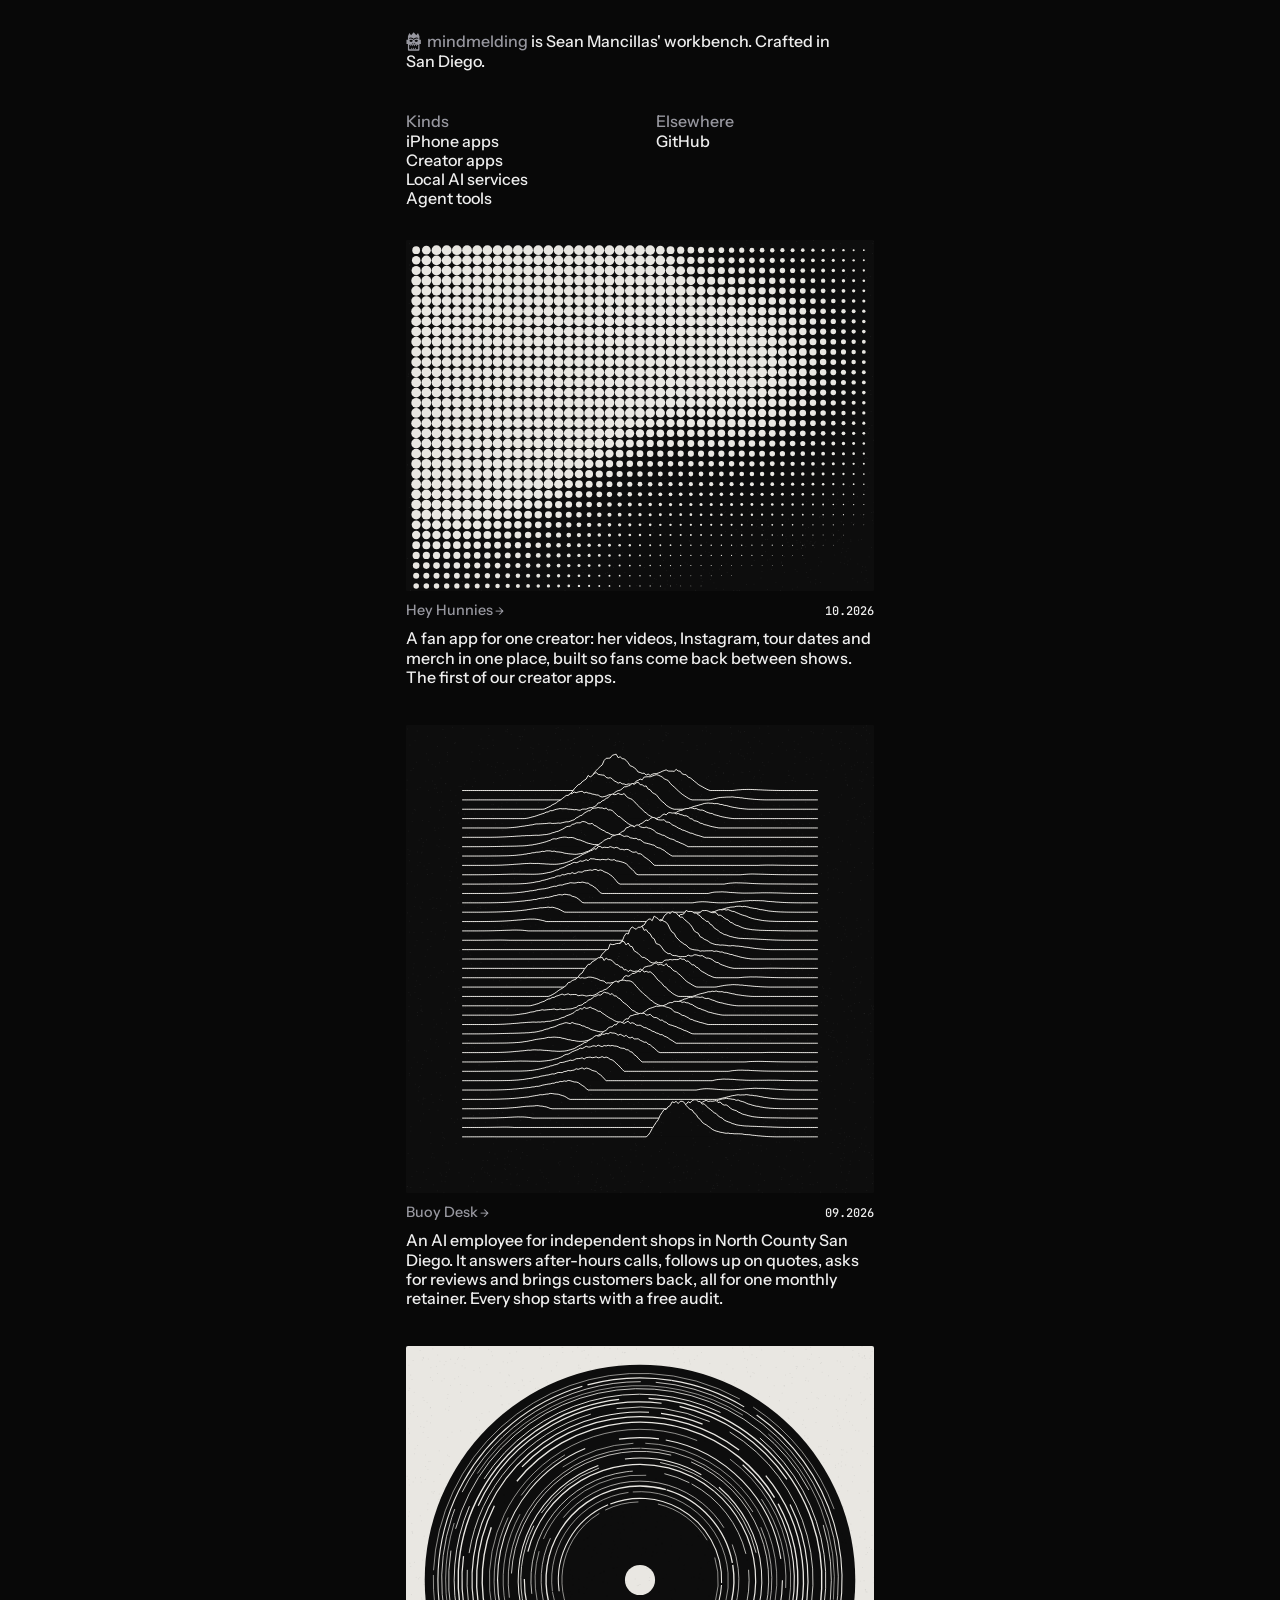
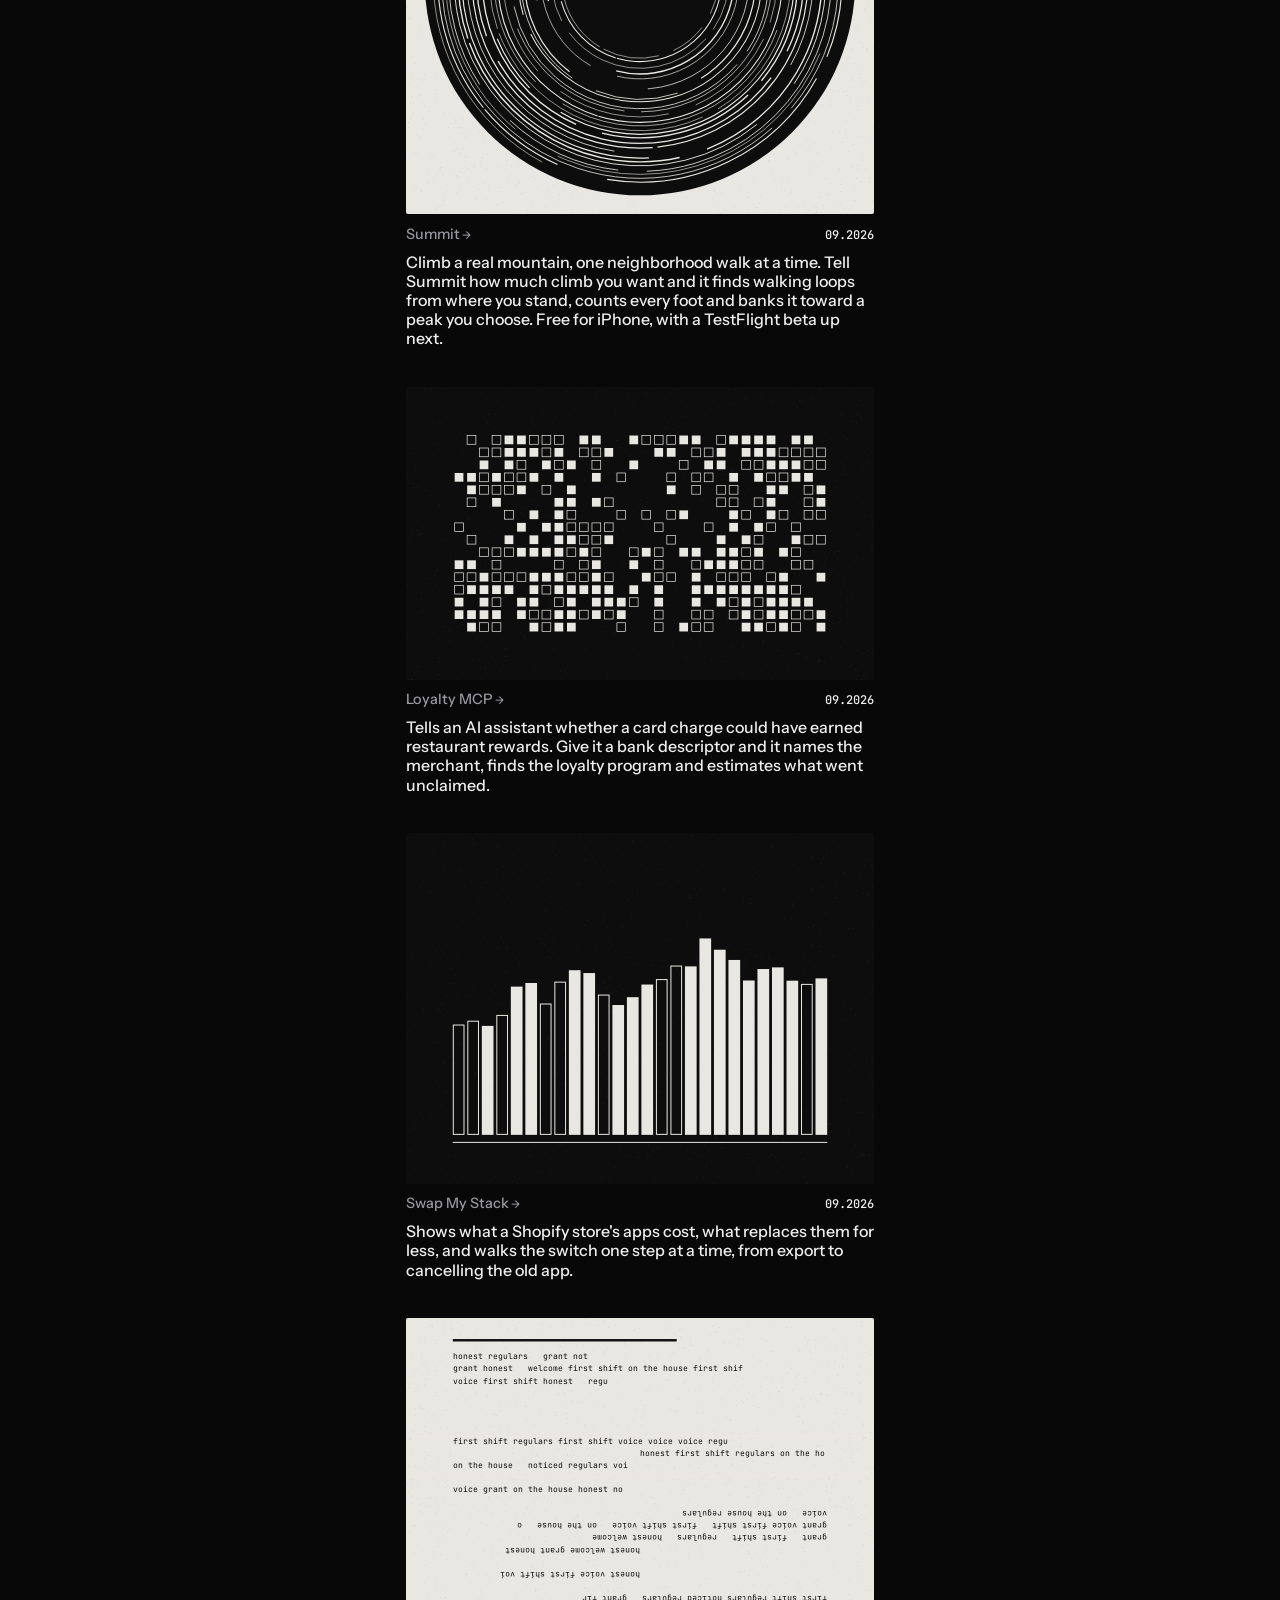
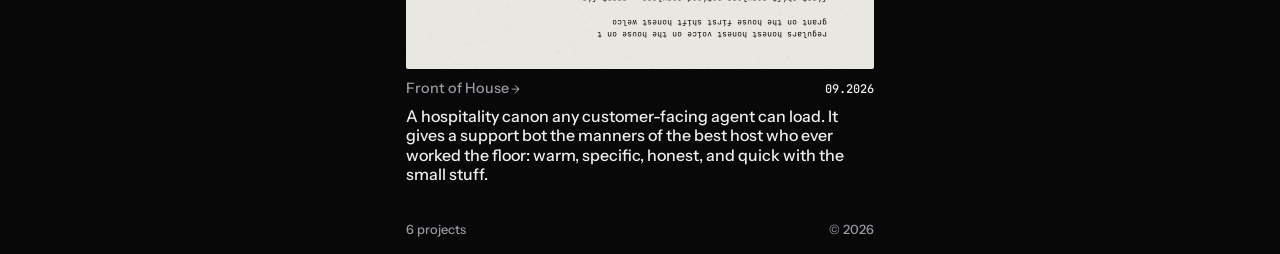
==== commit 3357f457: "Use Mancillas' on the homepage Co-Authored-By: Claude Opus 5.5 (1M context) <noreply@anthropic.com> " ====
--- a/index.html
+++ b/index.html
@@ -3,7 +3,7 @@
 <head>
   <meta charset="UTF-8">
   <meta name="viewport" content="width=device-width, initial-scale=1">
-  <meta name="description" content="mindmelding is Sean Mancillas's workbench. Crafted in San Diego.">
+  <meta name="description" content="mindmelding is Sean Mancillas' workbench. Crafted in San Diego.">
   <meta name="theme-color" content="#080808">
   <title>mindmelding</title>
   <link rel="icon" href="favicon.svg" type="image/svg+xml">
@@ -39,7 +39,7 @@
             <rect x="9.6" y="16.5" width=".8" height="1.4" fill="#fff"/>
           </mask>
           <rect width="16" height="20" fill="currentColor" mask="url(#tiki-cut)"/>
-        </symbol></svg><span class="title">mindmelding</span> is Sean Mancillas's workbench. Crafted in San&nbsp;Diego.</p>
+        </symbol></svg><span class="title">mindmelding</span> is Sean Mancillas' workbench. Crafted in San&nbsp;Diego.</p>
     </header>
 
     <section id="information">
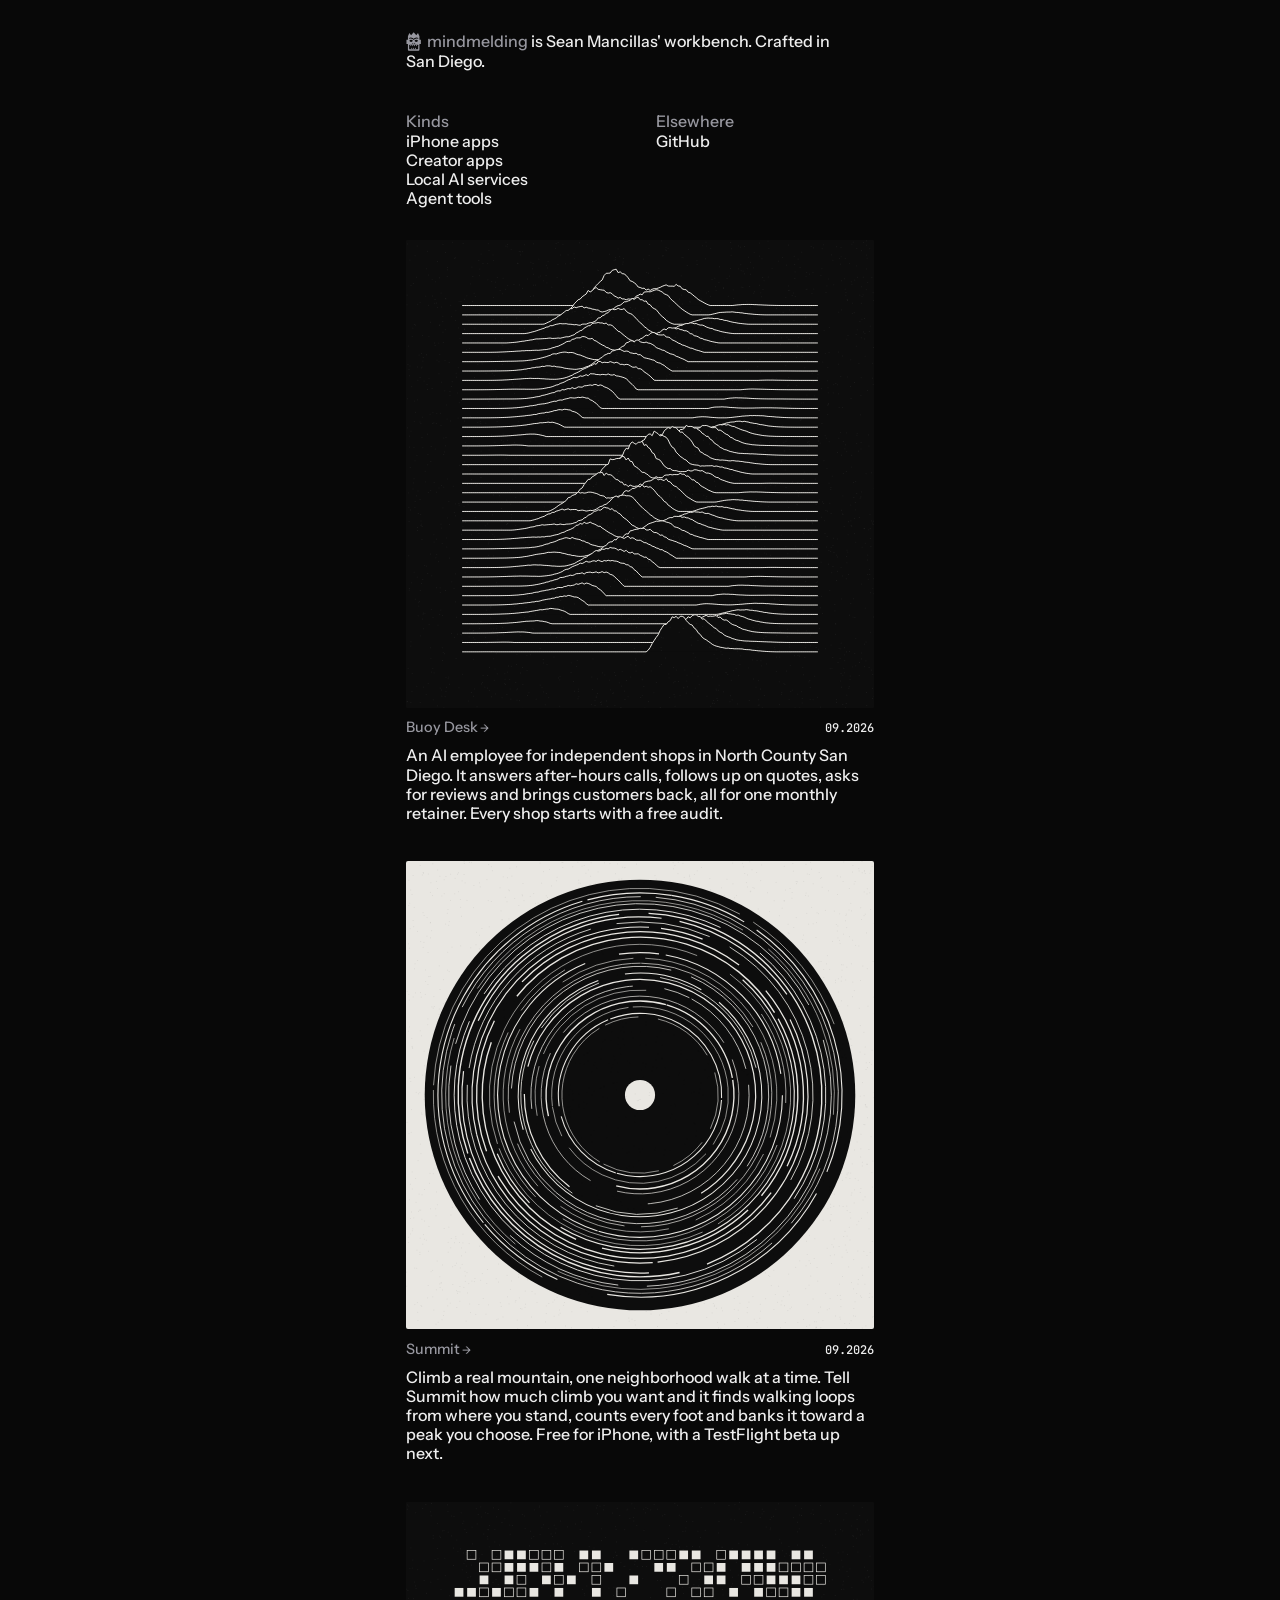
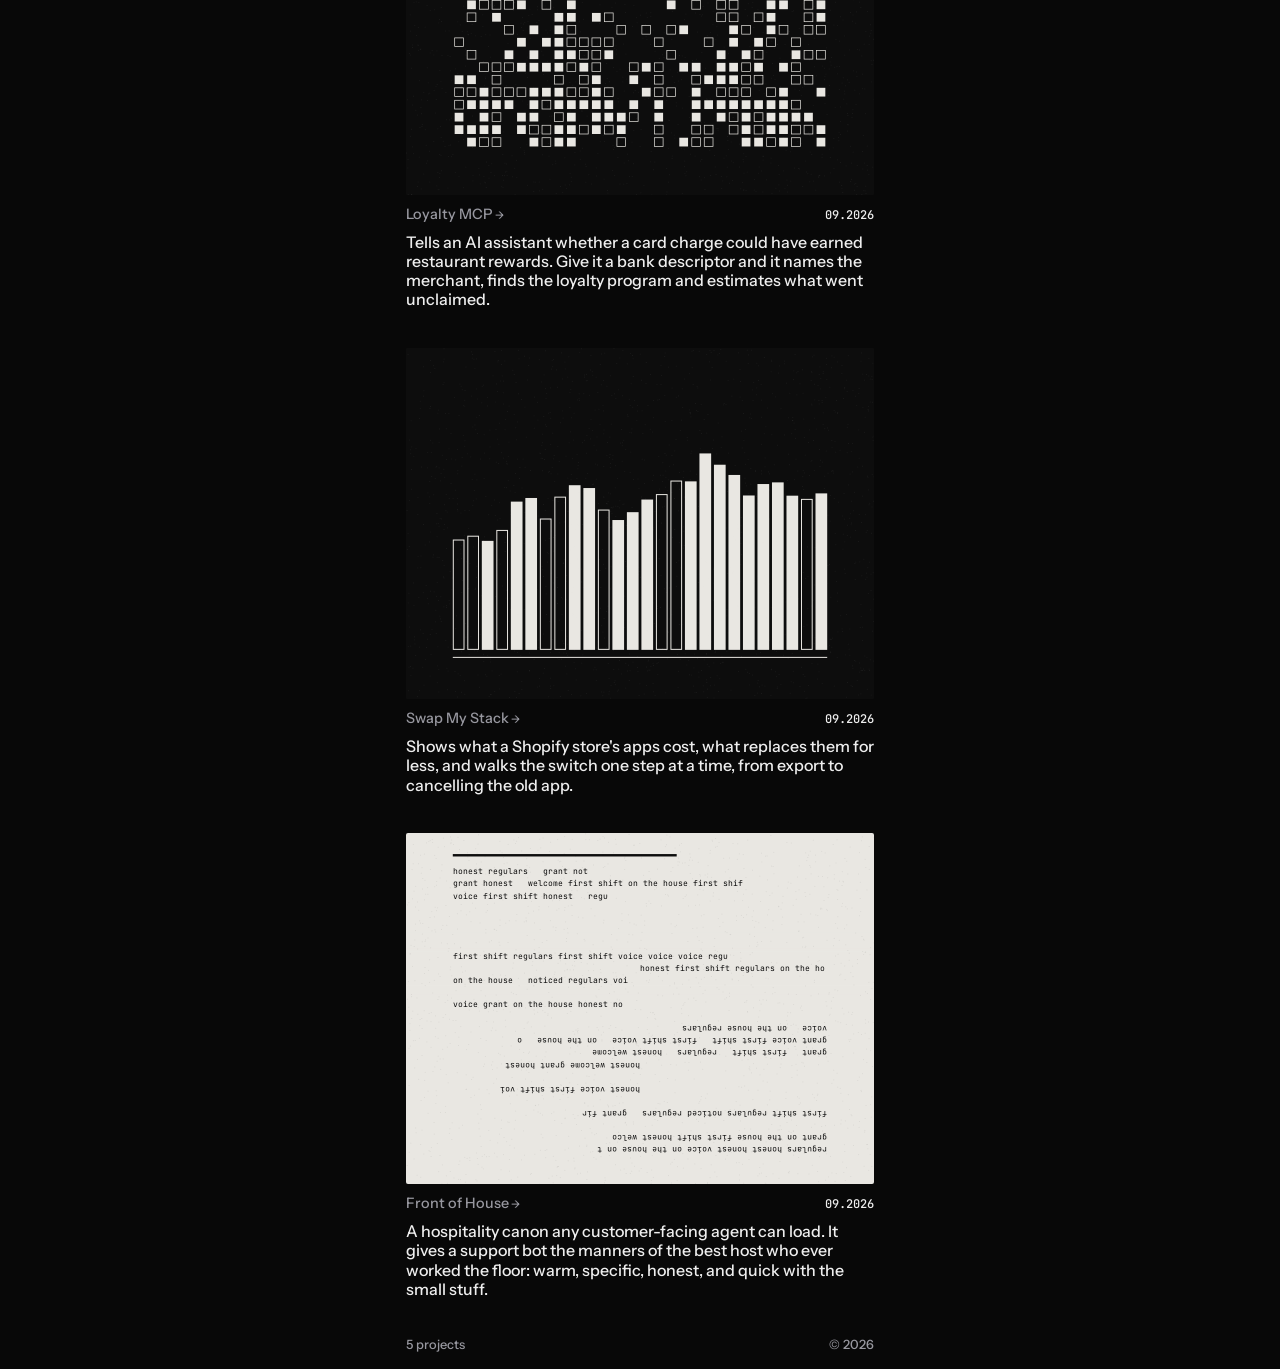
==== commit fc9f99ac: "Take Hey Hunnies off the homepage for now Co-Authored-By: Claude Opus 5.5 (1M context) <noreply@anth" ====
--- a/index.html
+++ b/index.html
@@ -64,7 +64,7 @@
     </footer>
   </main>
 
-  <script src="projects.js?v=6"></script>
+  <script src="projects.js?v=7"></script>
   <script src="plates.js?v=4"></script>
   <script src="app.js?v=4"></script>
 </body>
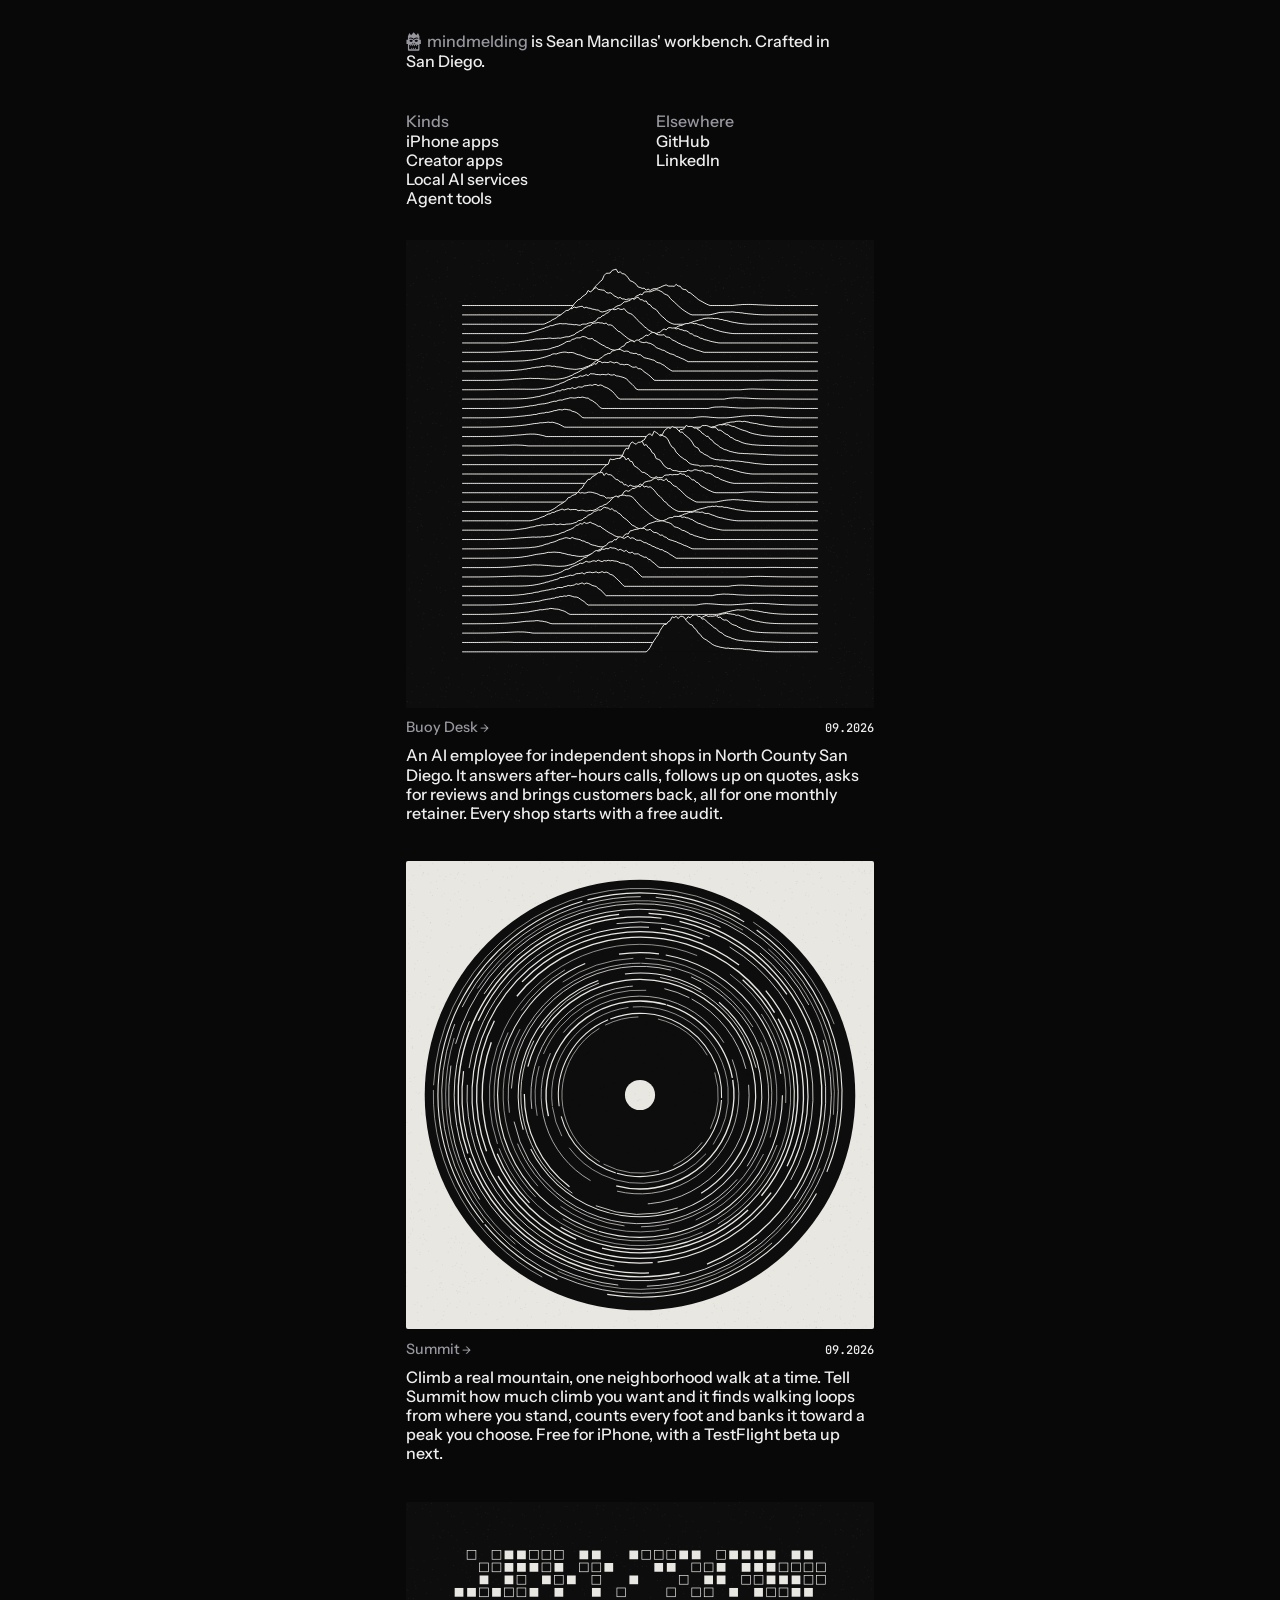
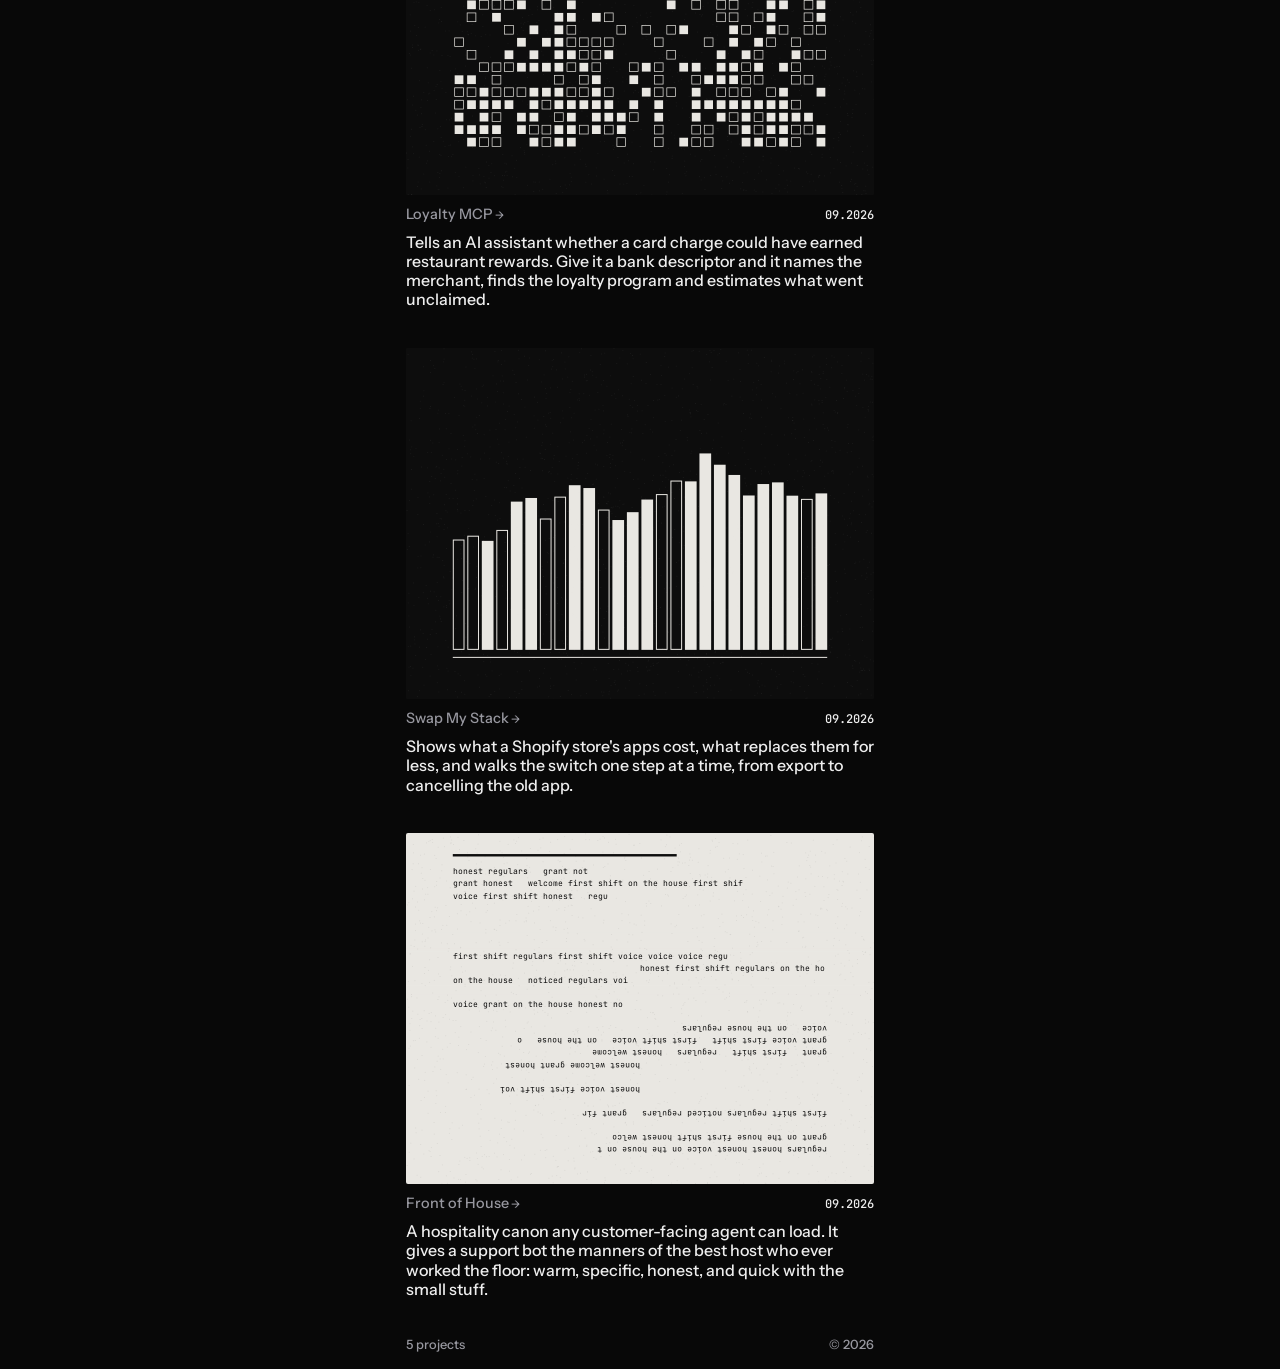
==== commit 1426cccf: "Add LinkedIn under Elsewhere Co-Authored-By: Claude Opus 5.5 (1M context) <noreply@anthropic.com> Cl" ====
--- a/index.html
+++ b/index.html
@@ -53,6 +53,7 @@
       <div>
         <p class="title">Elsewhere</p>
         <a href="https://github.com/mindmelding">GitHub</a>
+        <a href="https://www.linkedin.com/in/seanmancillas/">LinkedIn</a>
       </div>
     </section>
 
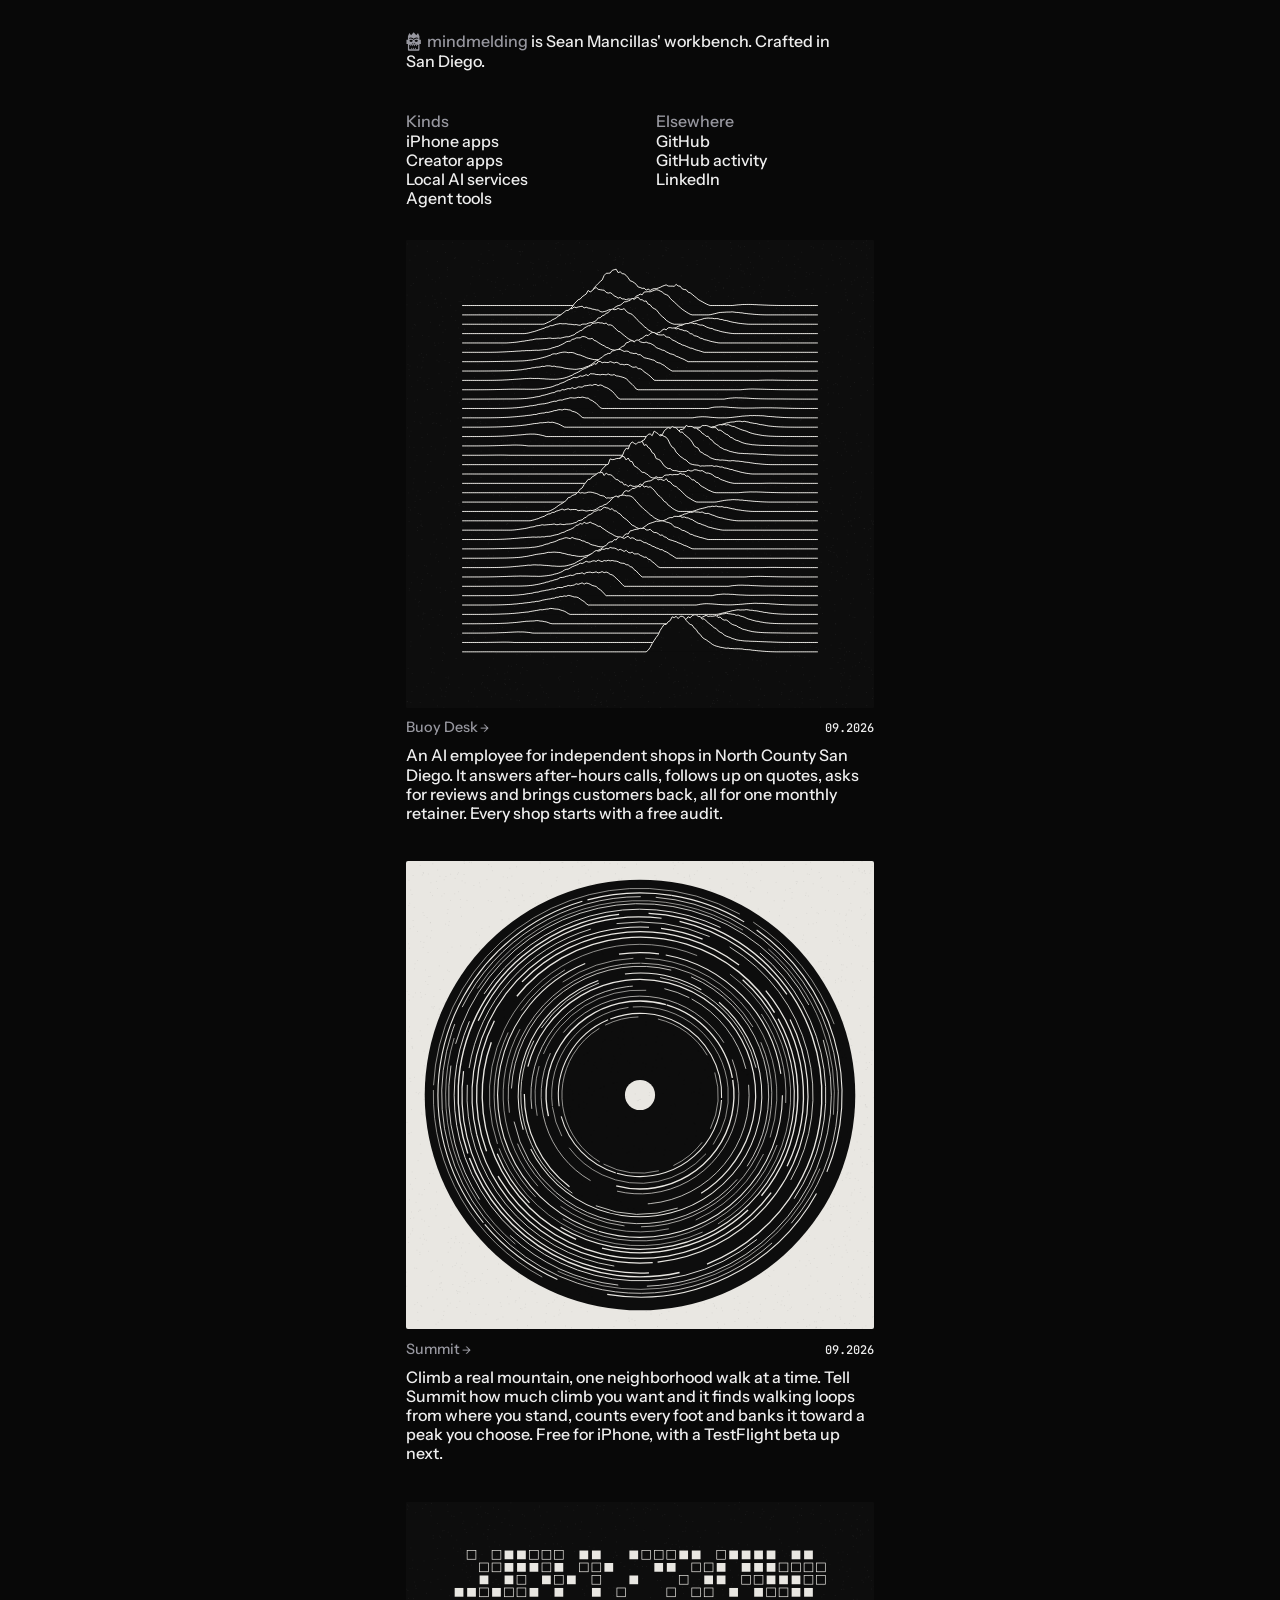
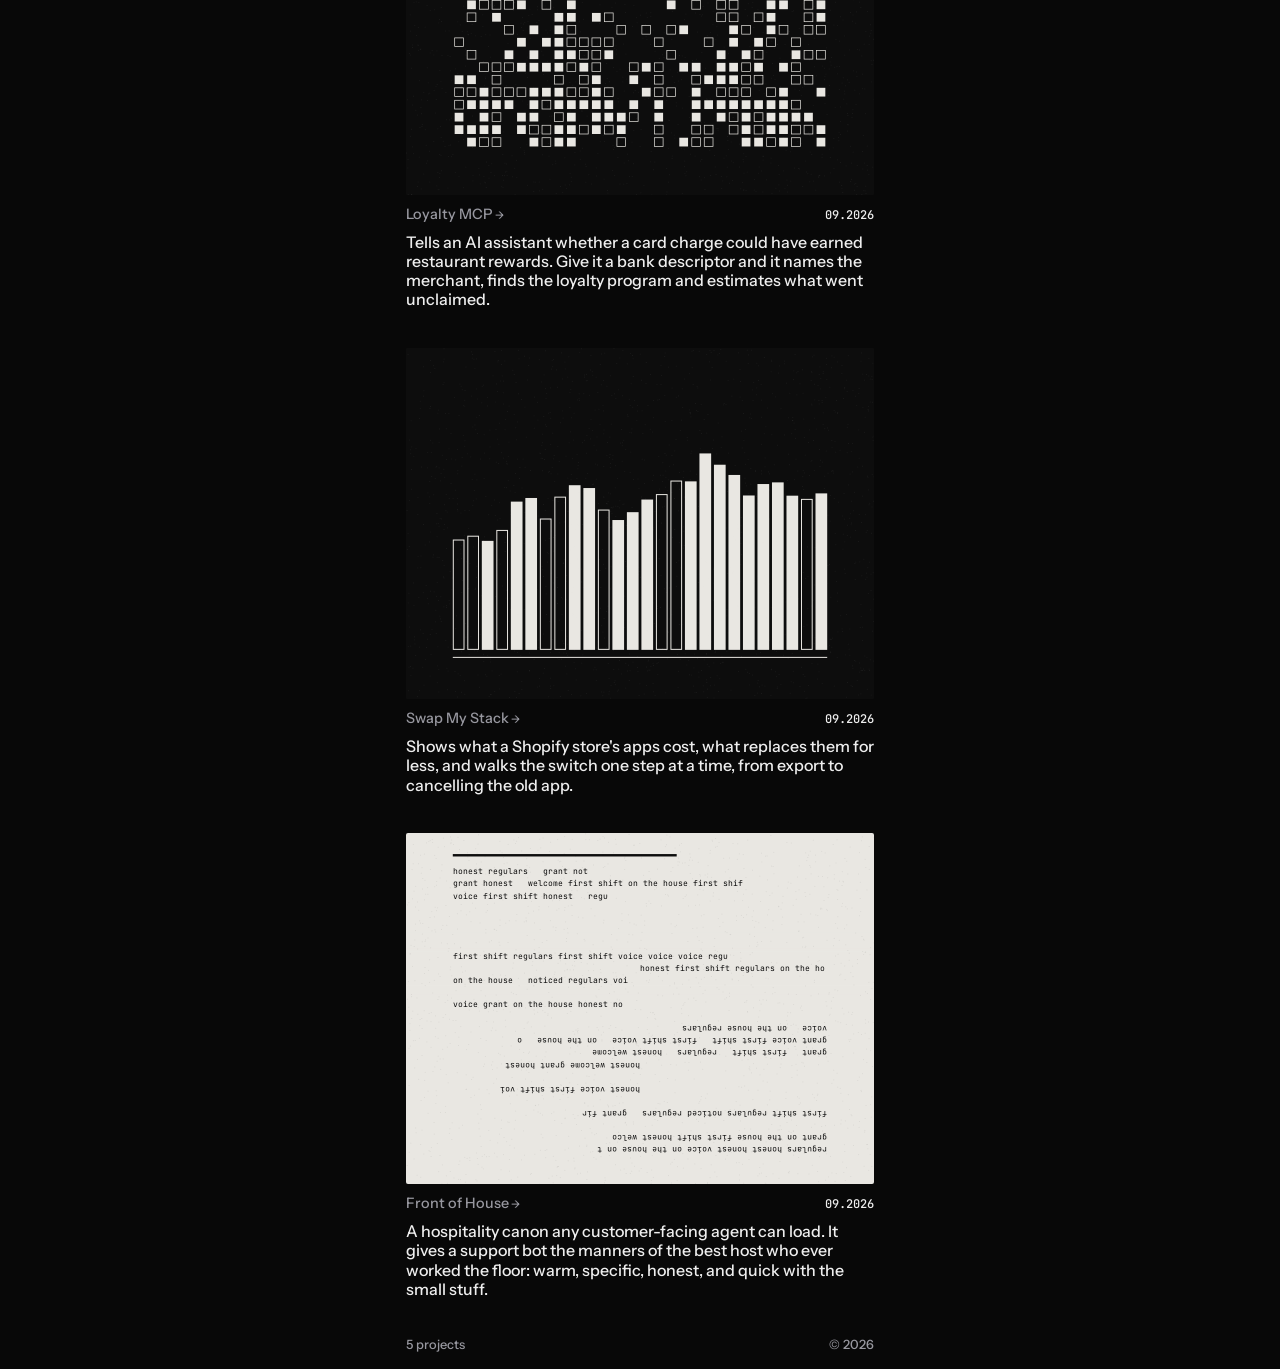
==== commit 9af94d8d: "Add GitHub activity page (squares board) and link it from Elsewhere" ====
--- a/index.html
+++ b/index.html
@@ -53,6 +53,7 @@
       <div>
         <p class="title">Elsewhere</p>
         <a href="https://github.com/mindmelding">GitHub</a>
+        <a href="/github/">GitHub activity</a>
         <a href="https://www.linkedin.com/in/seanmancillas/">LinkedIn</a>
       </div>
     </section>
